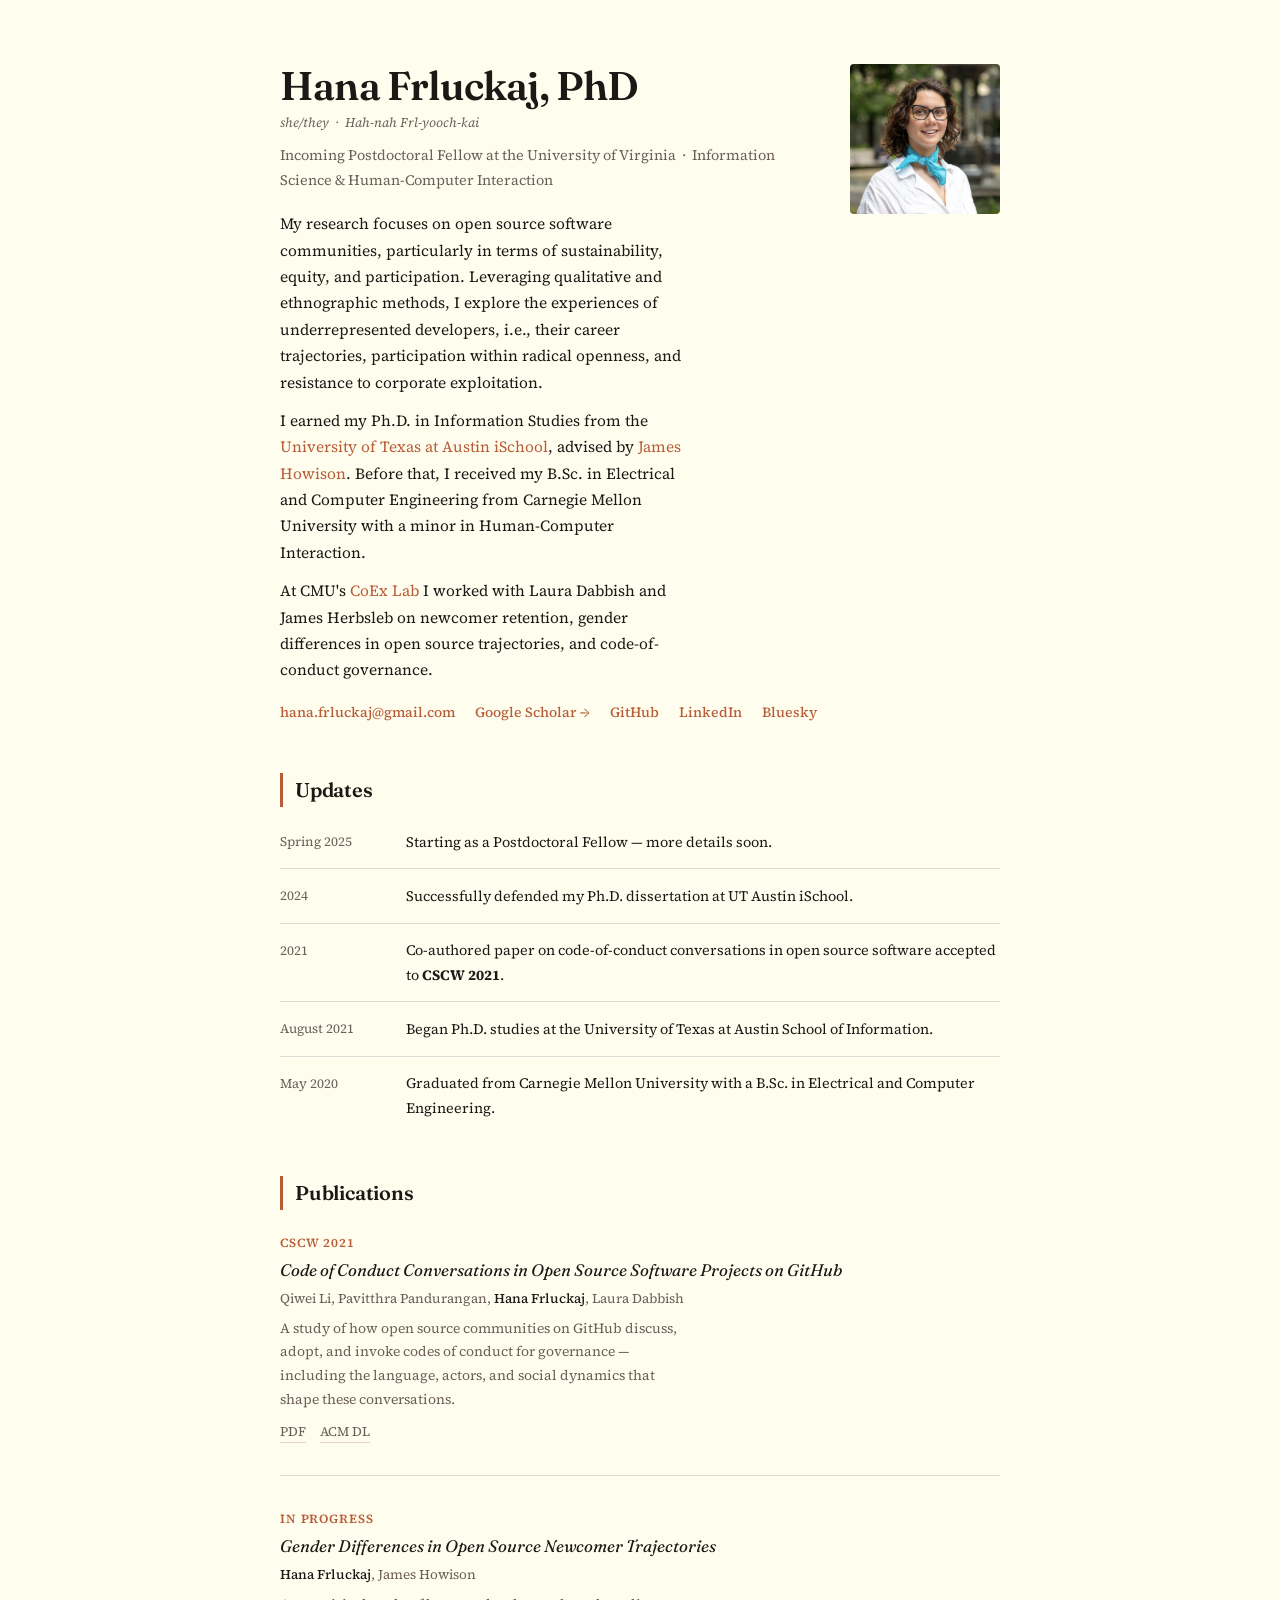
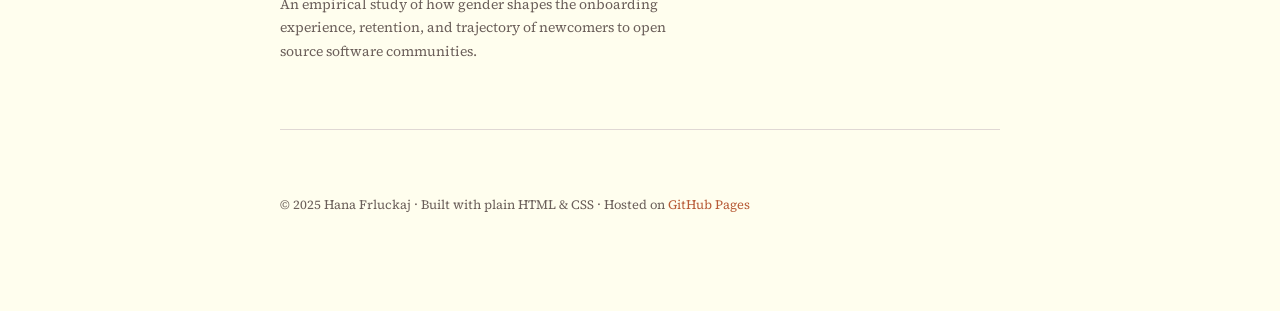
==== index.html @ 24fa115f "Update index.html" ====
<!DOCTYPE html>
<html lang="en">
<head>
  <meta charset="UTF-8" />
  <meta name="viewport" content="width=device-width, initial-scale=1.0" />
  <title>Hana Frluckaj, PhD</title>
  <link rel="preconnect" href="https://fonts.googleapis.com" />
  <link rel="preconnect" href="https://fonts.gstatic.com" crossorigin />
  <link href="https://fonts.googleapis.com/css2?family=Fraunces:ital,opsz,wght@0,9..144,400;0,9..144,600;1,9..144,400&family=Source+Serif+4:ital,wght@0,300;0,400;0,600;1,300;1,400&display=swap" rel="stylesheet" />
  <style>
    /* ── Tokens ── */
    :root {
      --bg:        #FFFEEE;
      --text:      #1C1816;
      --muted:     #6B5F5A;
      --accent:    #B85C38;
      --accent-lt: #EAD0C4;
      --border:    #E0D8D4;
      --max-w:     720px;
    }

    *, *::before, *::after { box-sizing: border-box; margin: 0; padding: 0; }

    html { font-size: 16px; scroll-behavior: smooth; }

    body {
      background: var(--bg);
      color: var(--text);
      font-family: 'Source Serif 4', Georgia, serif;
      font-weight: 400;
      line-height: 1.7;
      padding: 0 1.5rem;
    }

    a {
      color: var(--accent);
      text-decoration: none;
    }
    a:hover { text-decoration: underline; }
    a:focus-visible { outline: 2px solid var(--accent); outline-offset: 2px; }

    /* ── Layout shell ── */
    .page {
      max-width: var(--max-w);
      margin: 0 auto;
      padding: 4rem 0 6rem;
    }

    /* ── Header / Profile ── */
    .profile {
      display: grid;
      grid-template-columns: 1fr auto;
      gap: 2rem;
      align-items: start;
      margin-bottom: 3rem;
    }
    .profile-text h1 {
      font-family: 'Fraunces', serif;
      font-size: 2.5rem;
      font-weight: 600;
      line-height: 1.1;
      letter-spacing: -0.02em;
      margin-bottom: 0.2rem;
    }
    .profile-text .pronouns {
      font-size: 0.82rem;
      color: var(--muted);
      margin-bottom: 0.6rem;
      font-style: italic;
    }
    .profile-text .tagline {
      font-size: 0.9rem;
      color: var(--muted);
      margin-bottom: 1.2rem;
    }
    .profile-text .bio {
      font-size: 0.97rem;
      max-width: 52ch;
    }
    .profile-text .bio p + p { margin-top: 0.75rem; }

    .profile-photo {
      width: 150px;
      flex-shrink: 0;
    }
    .profile-photo img {
      width: 150px;
      height: 150px;
      border-radius: 4px;
      object-fit: cover;
      display: block;
      filter: grayscale(8%);
    }

    /* ── Links row ── */
    .links-row {
      display: flex;
      flex-wrap: wrap;
      gap: 0.5rem 1.25rem;
      font-size: 0.88rem;
      margin-top: 1.1rem;
      color: var(--muted);
    }
    .links-row a { color: var(--accent); font-weight: 500; }

    /* ── Section ── */
    section {
      margin-bottom: 3.5rem;
    }
    .section-label {
      font-family: 'Fraunces', serif;
      font-size: 1.25rem;
      font-weight: 600;
      letter-spacing: -0.01em;
      border-left: 3px solid var(--accent);
      padding-left: 0.75rem;
      margin-bottom: 1.4rem;
    }

    /* ── Updates ── */
    .updates-list {
      list-style: none;
      display: grid;
      gap: 0.9rem;
    }
    .update-item {
      display: grid;
      grid-template-columns: 110px 1fr;
      gap: 0.5rem 1rem;
      font-size: 0.9rem;
      border-bottom: 1px solid var(--border);
      padding-bottom: 0.9rem;
    }
    .update-item:last-child { border-bottom: none; padding-bottom: 0; }
    .update-date {
      color: var(--muted);
      font-size: 0.82rem;
      padding-top: 0.05em;
      white-space: nowrap;
    }

    /* ── Publications ── */
    .pub-list {
      display: grid;
      gap: 2rem;
    }
    .pub-item {
      border-bottom: 1px solid var(--border);
      padding-bottom: 2rem;
    }
    .pub-item:last-child { border-bottom: none; padding-bottom: 0; }
    .pub-venue {
      font-size: 0.78rem;
      font-weight: 600;
      letter-spacing: 0.07em;
      text-transform: uppercase;
      color: var(--accent);
      margin-bottom: 0.35rem;
    }
    .pub-title {
      font-family: 'Fraunces', serif;
      font-size: 1.05rem;
      font-weight: 400;
      font-style: italic;
      line-height: 1.35;
      margin-bottom: 0.35rem;
    }
    .pub-authors {
      font-size: 0.84rem;
      color: var(--muted);
      margin-bottom: 0.4rem;
    }
    .pub-authors strong { color: var(--text); font-weight: 500; }
    .pub-abstract {
      font-size: 0.87rem;
      color: var(--muted);
      margin-bottom: 0.55rem;
      max-width: 58ch;
    }
    .pub-links {
      display: flex;
      gap: 0.9rem;
      font-size: 0.82rem;
      flex-wrap: wrap;
    }
    .pub-links a {
      color: var(--muted);
      border-bottom: 1px solid var(--accent-lt);
      transition: color 0.15s, border-color 0.15s;
    }
    .pub-links a:hover { color: var(--accent); border-color: var(--accent); text-decoration: none; }

    /* ── Divider ── */
    hr {
      border: none;
      border-top: 1px solid var(--border);
      margin: 3rem 0;
    }

    /* ── Footer ── */
    footer {
      font-size: 0.8rem;
      color: var(--muted);
      margin-top: 4rem;
    }

    /* ── Responsive ── */
    @media (max-width: 540px) {
      .profile {
        grid-template-columns: 1fr;
      }
      .profile-photo {
        order: -1;
        width: 110px;
      }
      .profile-photo img { width: 110px; height: 110px; }
      .update-item { grid-template-columns: 1fr; gap: 0.15rem; }
      .update-date { order: -1; }
    }

    @media (prefers-reduced-motion: reduce) {
      html { scroll-behavior: auto; }
    }
  </style>
</head>
<body>
<div class="page">

  <!-- ── Profile ── -->
  <header class="profile">
    <div class="profile-text">
      <h1>Hana Frluckaj, PhD</h1>
      <p class="pronouns">she/they &nbsp;·&nbsp; <em>Hah-nah Frl-yooch-kai</em></p>
      <p class="tagline">
        Incoming Postdoctoral Fellow at the University of Virginia &nbsp;·&nbsp; Information Science &amp; Human-Computer Interaction
      </p>
      <div class="bio">
        <p>
          My research focuses on open source software communities, particularly in terms of sustainability, equity, and participation.
          Leveraging qualitative and ethnographic methods, I explore the experiences of underrepresented developers, i.e., their career trajectories, 
          participation within radical openness, and resistance to corporate exploitation.
        </p>
        <p>
          I earned my Ph.D. in Information Studies from the
          <a href="https://www.ischool.utexas.edu/" target="_blank">University of Texas at Austin iSchool</a>,
          advised by <a href="https://james.howison.name/" target="_blank">James Howison</a>.
          Before that, I received my B.Sc. in Electrical and Computer Engineering from Carnegie Mellon University
          with a minor in Human-Computer Interaction.
        </p>
        <p>
          At CMU's <a href="https://coex.hcii.cmu.edu/" target="_blank">CoEx Lab</a> I worked with
          Laura Dabbish and James Herbsleb on newcomer retention, gender differences in open source trajectories,
          and code-of-conduct governance.
        </p>
      </div>
      <div class="links-row">
        <a href="mailto:hana.frluckaj@gmail.com">hana.frluckaj@gmail.com</a>
        <a href="https://scholar.google.com" target="_blank">Google Scholar →</a>
        <a href="https://github.com/hfrlucka" target="_blank">GitHub</a>
        <a href="https://www.linkedin.com/in/hana-frluckaj/" target="_blank">LinkedIn</a>
        <a href="https://bsky.app/profile/hanafrl.bsky.social" target="_blank">Bluesky</a>
      </div>
    </div>
    <div class="profile-photo">
      <img src="https://hfrlucka.github.io/images/profileN.png" alt="Photo of Hana Frluckaj" />
    </div>
  </header>

  <!-- ── Updates ── -->
  <section id="updates">
    <h2 class="section-label">Updates</h2>
    <ul class="updates-list">
      <li class="update-item">
        <span class="update-date">Spring 2025</span>
        <span>Starting as a Postdoctoral Fellow — more details soon.</span>
      </li>
      <li class="update-item">
        <span class="update-date">2024</span>
        <span>Successfully defended my Ph.D. dissertation at UT Austin iSchool.</span>
      </li>
      <li class="update-item">
        <span class="update-date">2021</span>
        <span>Co-authored paper on code-of-conduct conversations in open source software accepted to <strong>CSCW 2021</strong>.</span>
      </li>
      <li class="update-item">
        <span class="update-date">August 2021</span>
        <span>Began Ph.D. studies at the University of Texas at Austin School of Information.</span>
      </li>
      <li class="update-item">
        <span class="update-date">May 2020</span>
        <span>Graduated from Carnegie Mellon University with a B.Sc. in Electrical and Computer Engineering.</span>
      </li>
    </ul>
  </section>

  <!-- ── Publications ── -->
  <section id="publications">
    <h2 class="section-label">Publications</h2>
    <div class="pub-list">

      <div class="pub-item">
        <p class="pub-venue">CSCW 2021</p>
        <p class="pub-title">Code of Conduct Conversations in Open Source Software Projects on GitHub</p>
        <p class="pub-authors">
          Qiwei Li, Pavitthra Pandurangan, <strong>Hana Frluckaj</strong>, Laura Dabbish
        </p>
        <p class="pub-abstract">
          A study of how open source communities on GitHub discuss, adopt, and invoke codes of conduct
          for governance — including the language, actors, and social dynamics that shape these conversations.
        </p>
        <div class="pub-links">
          <a href="https://par.nsf.gov/servlets/purl/10347026" target="_blank">PDF</a>
          <a href="https://dl.acm.org/doi/10.1145/3479574" target="_blank">ACM DL</a>
        </div>
      </div>

      <!-- Placeholder — add more papers here -->
      <div class="pub-item">
        <p class="pub-venue">In Progress</p>
        <p class="pub-title">Gender Differences in Open Source Newcomer Trajectories</p>
        <p class="pub-authors"><strong>Hana Frluckaj</strong>, James Howison</p>
        <p class="pub-abstract">
          An empirical study of how gender shapes the onboarding experience, retention, and trajectory
          of newcomers to open source software communities.
        </p>
      </div>

    </div>
  </section>

  <hr />

  <!-- ── Footer ── -->
  <footer>
    <p>© 2025 Hana Frluckaj · Built with plain HTML &amp; CSS · Hosted on <a href="https://pages.github.com" target="_blank">GitHub Pages</a></p>
  </footer>

</div>
</body>
</html>
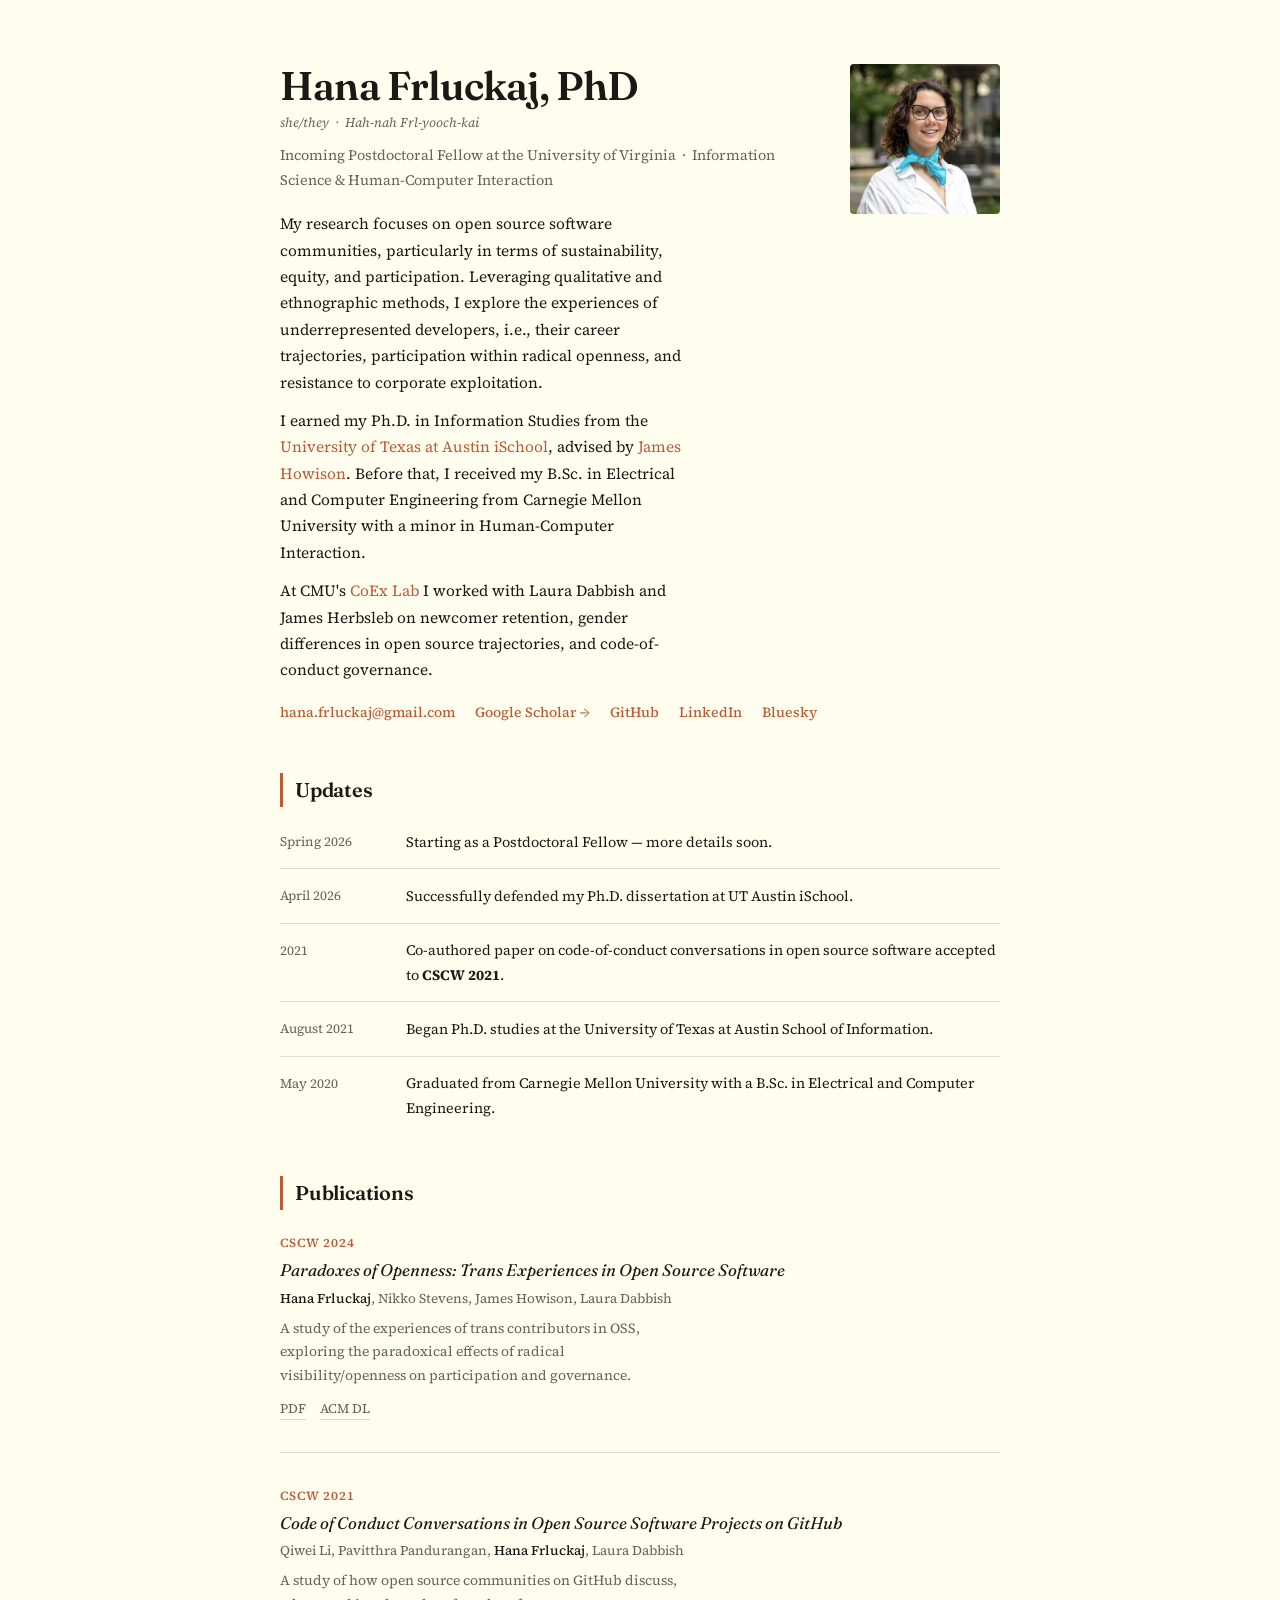
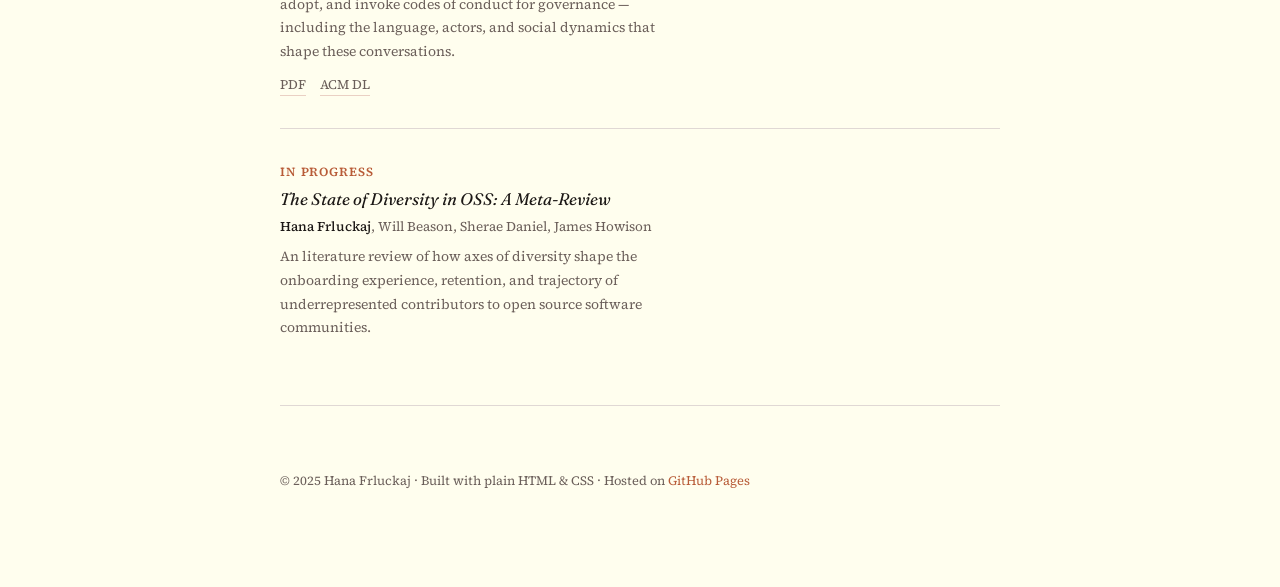
==== commit c29ea045: "Update index.html" ====
--- a/index.html
+++ b/index.html
@@ -271,11 +271,11 @@
     <h2 class="section-label">Updates</h2>
     <ul class="updates-list">
       <li class="update-item">
-        <span class="update-date">Spring 2025</span>
+        <span class="update-date">Spring 2026</span>
         <span>Starting as a Postdoctoral Fellow — more details soon.</span>
       </li>
       <li class="update-item">
-        <span class="update-date">2024</span>
+        <span class="update-date">April 2026</span>
         <span>Successfully defended my Ph.D. dissertation at UT Austin iSchool.</span>
       </li>
       <li class="update-item">
@@ -297,6 +297,23 @@
   <section id="publications">
     <h2 class="section-label">Publications</h2>
     <div class="pub-list">
+
+
+      <div class="pub-item">
+        <p class="pub-venue">CSCW 2024</p>
+        <p class="pub-title">Paradoxes of Openness: Trans Experiences in Open Source Software</p>
+        <p class="pub-authors">
+          <strong>Hana Frluckaj</strong>, Nikko Stevens, James Howison, Laura Dabbish 
+        </p>
+        <p class="pub-abstract">
+          A study of the experiences of trans contributors in OSS, exploring the paradoxical effects of 
+          radical visibility/openness on participation and governance.
+        </p>
+        <div class="pub-links">
+          <a href="https://dl.acm.org/doi/pdf/10.1145/3687047" target="_blank">PDF</a>
+          <a href="https://dl.acm.org/doi/abs/10.1145/3687047" target="_blank">ACM DL</a>
+        </div>
+      </div>
 
       <div class="pub-item">
         <p class="pub-venue">CSCW 2021</p>
@@ -314,14 +331,16 @@
         </div>
       </div>
 
+      
+
       <!-- Placeholder — add more papers here -->
       <div class="pub-item">
         <p class="pub-venue">In Progress</p>
-        <p class="pub-title">Gender Differences in Open Source Newcomer Trajectories</p>
-        <p class="pub-authors"><strong>Hana Frluckaj</strong>, James Howison</p>
+        <p class="pub-title">The State of Diversity in OSS: A Meta-Review</p>
+        <p class="pub-authors"><strong>Hana Frluckaj</strong>, Will Beason, Sherae Daniel, James Howison</p>
         <p class="pub-abstract">
-          An empirical study of how gender shapes the onboarding experience, retention, and trajectory
-          of newcomers to open source software communities.
+          An literature review of how axes of diversity shape the onboarding experience, retention, and trajectory
+          of underrepresented contributors to open source software communities.
         </p>
       </div>
 
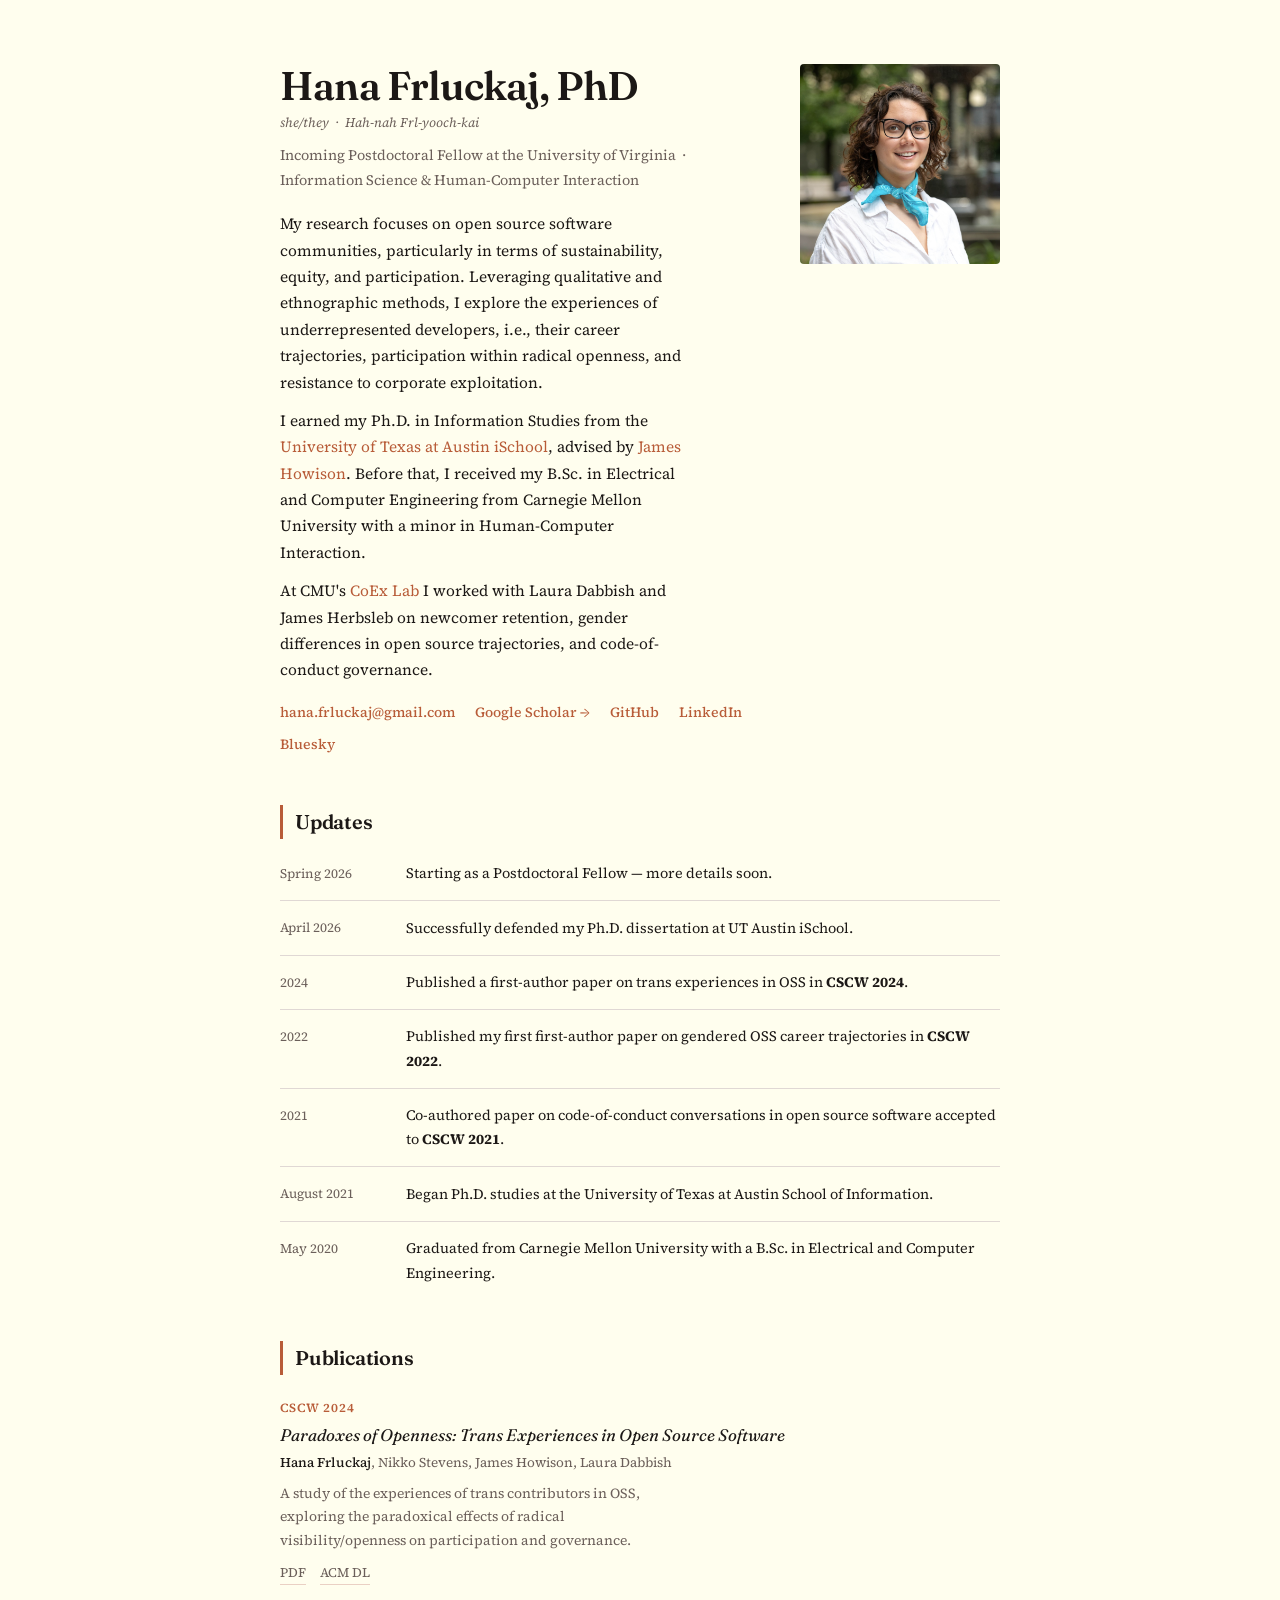
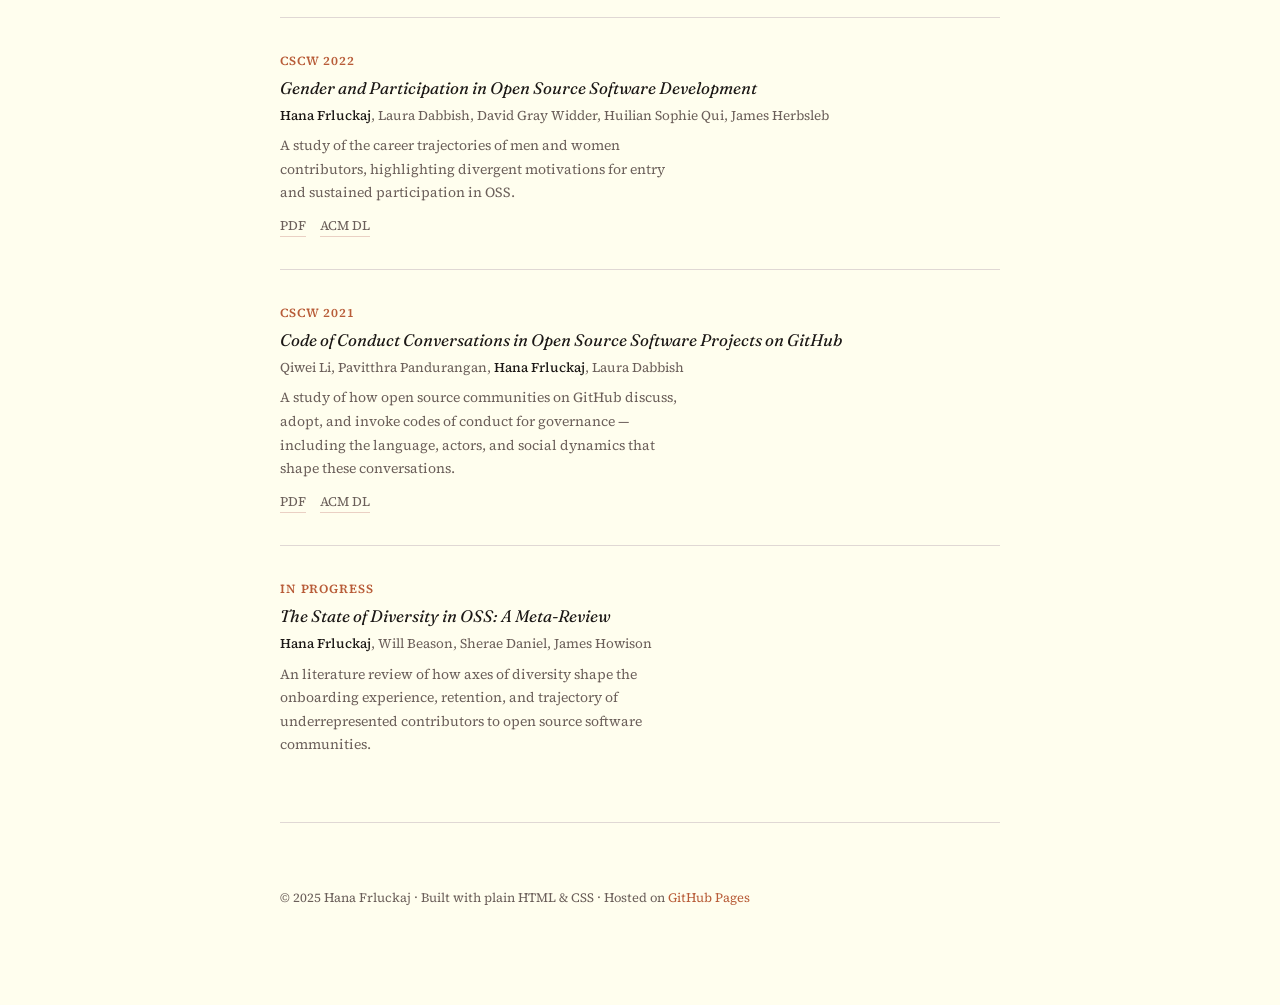
==== commit 16300197: "adding cscw papers" ====
--- a/index.html
+++ b/index.html
@@ -80,16 +80,16 @@
     .profile-text .bio p + p { margin-top: 0.75rem; }
 
     .profile-photo {
-      width: 150px;
+      width: 200px;
       flex-shrink: 0;
     }
     .profile-photo img {
-      width: 150px;
-      height: 150px;
+      width: 200px;
+      height: 200px;
       border-radius: 4px;
       object-fit: cover;
       display: block;
-      filter: grayscale(8%);
+      filter: grayscale(6%);
     }
 
     /* ── Links row ── */
@@ -279,6 +279,14 @@
         <span>Successfully defended my Ph.D. dissertation at UT Austin iSchool.</span>
       </li>
       <li class="update-item">
+        <span class="update-date">2024</span>
+        <span>Published a first-author paper on trans experiences in OSS in <strong>CSCW 2024</strong>.</span>
+      </li>
+      <li class="update-item">
+        <span class="update-date">2022</span>
+        <span>Published my first first-author paper on gendered OSS career trajectories in <strong>CSCW 2022</strong>.</span>
+      </li>
+      <li class="update-item">
         <span class="update-date">2021</span>
         <span>Co-authored paper on code-of-conduct conversations in open source software accepted to <strong>CSCW 2021</strong>.</span>
       </li>
@@ -312,6 +320,22 @@
         <div class="pub-links">
           <a href="https://dl.acm.org/doi/pdf/10.1145/3687047" target="_blank">PDF</a>
           <a href="https://dl.acm.org/doi/abs/10.1145/3687047" target="_blank">ACM DL</a>
+        </div>
+      </div>
+
+      <div class="pub-item">
+        <p class="pub-venue">CSCW 2022</p>
+        <p class="pub-title">Gender and Participation in Open Source Software Development</p>
+        <p class="pub-authors">
+          <strong>Hana Frluckaj</strong>, Laura Dabbish, David Gray Widder, Huilian Sophie Qui, James Herbsleb 
+        </p>
+        <p class="pub-abstract">
+          A study of the career trajectories of men and women contributors, highlighting divergent motivations
+          for entry and sustained participation in OSS.
+        </p>
+        <div class="pub-links">
+          <a href="https://dl.acm.org/doi/abs/10.1145/3555190" target="_blank">PDF</a>
+          <a href="https://dl.acm.org/doi/abs/10.1145/3555190" target="_blank">ACM DL</a>
         </div>
       </div>
 
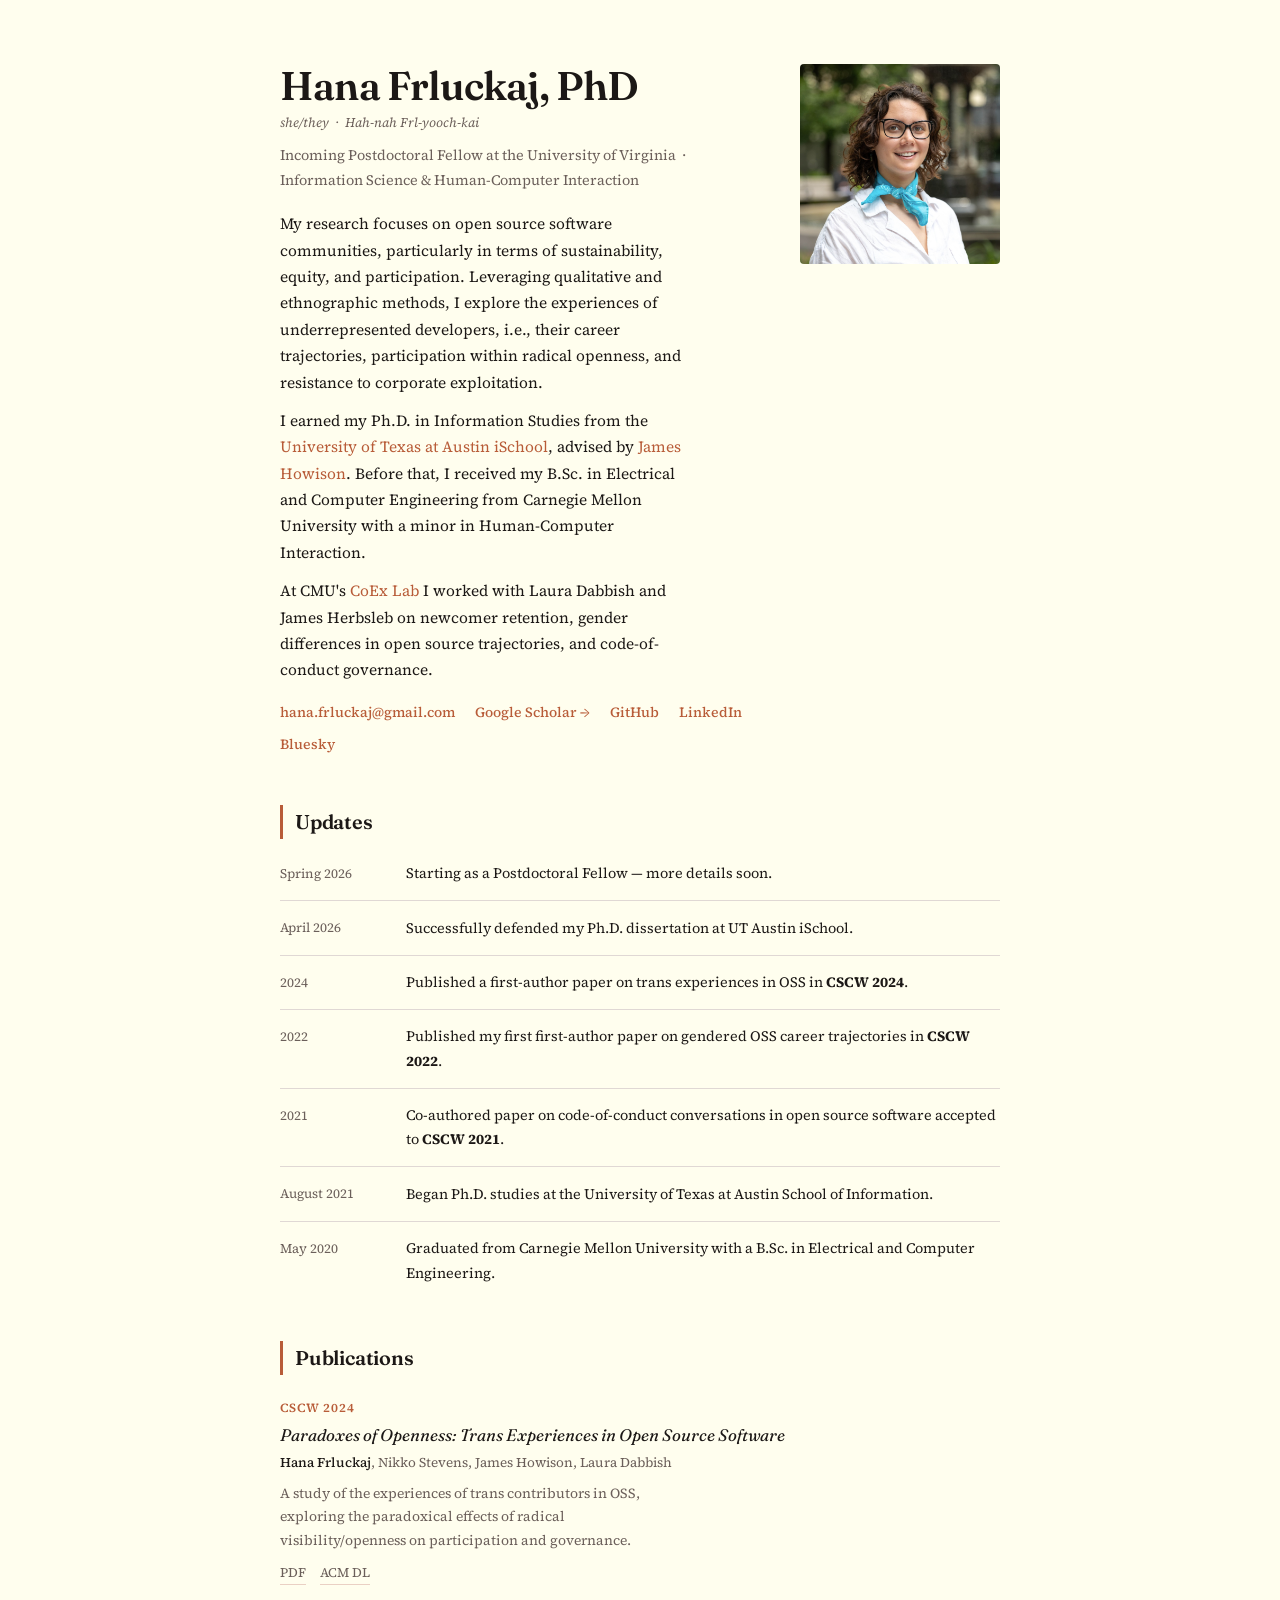
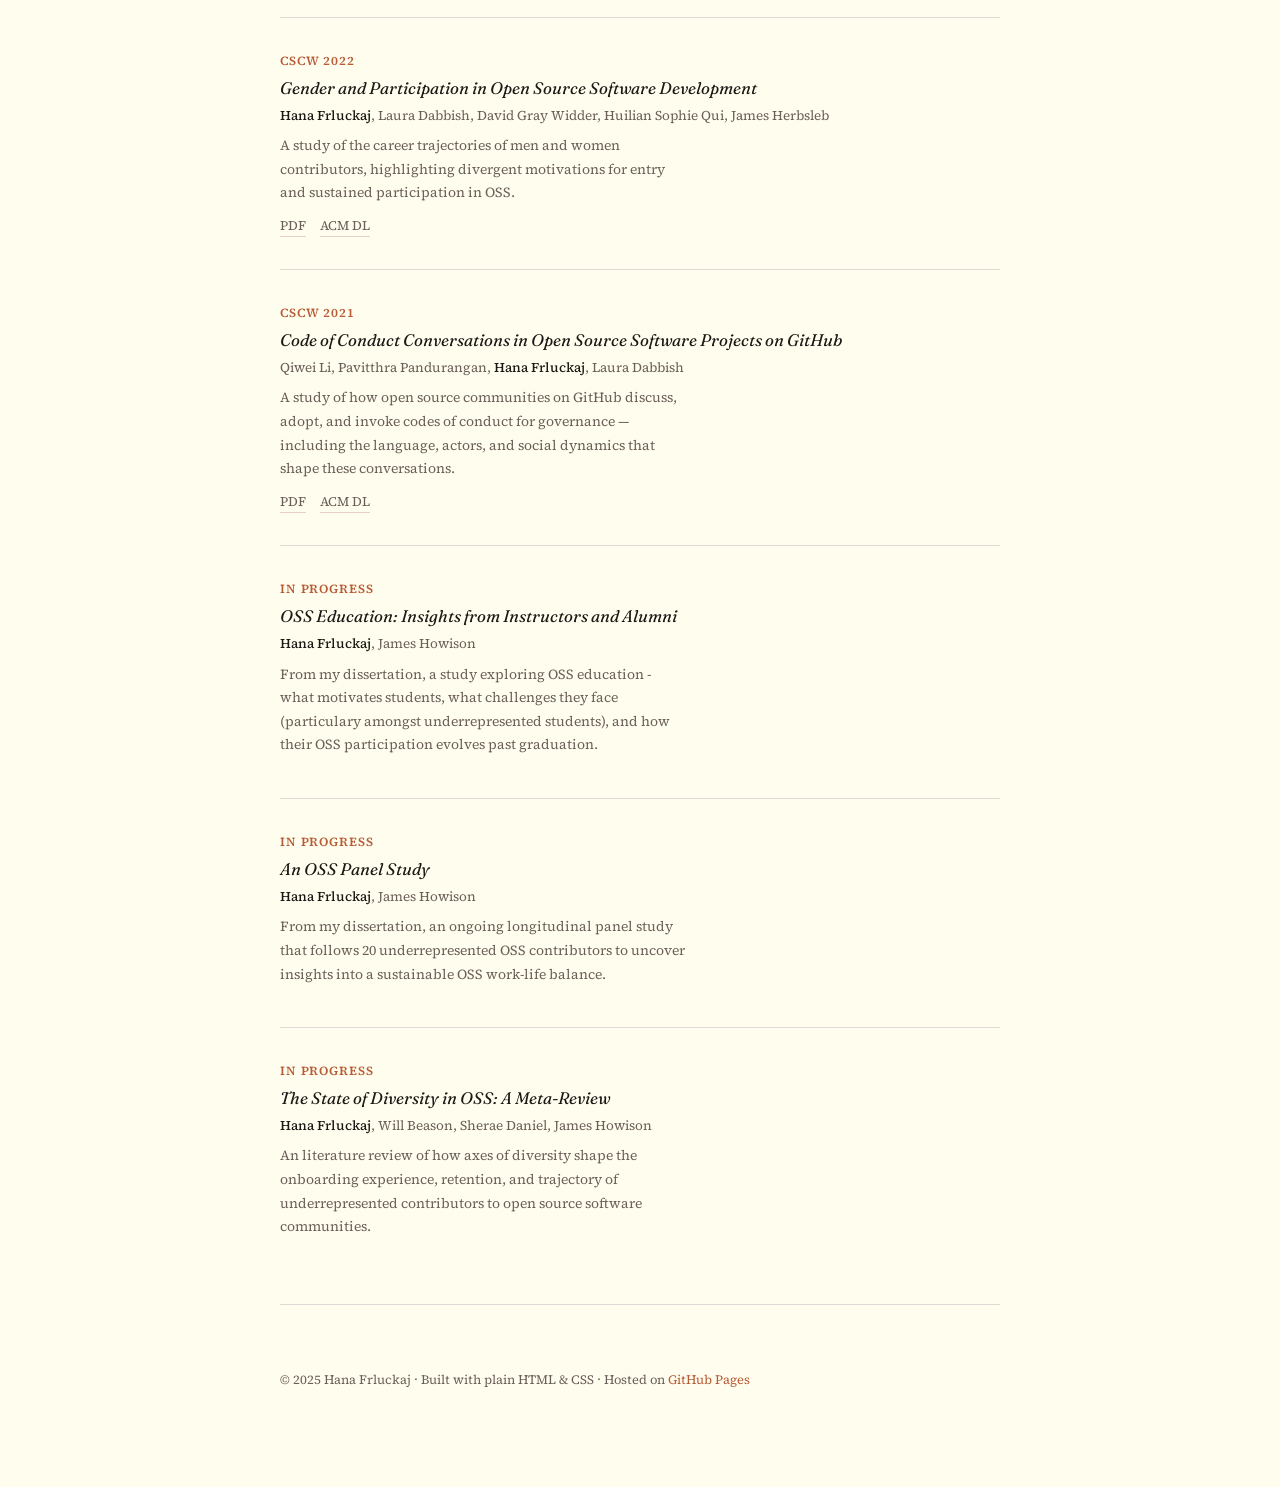
==== commit 8398a16b: "updating GSc" ====
--- a/index.html
+++ b/index.html
@@ -255,7 +255,7 @@
       </div>
       <div class="links-row">
         <a href="mailto:hana.frluckaj@gmail.com">hana.frluckaj@gmail.com</a>
-        <a href="https://scholar.google.com" target="_blank">Google Scholar →</a>
+        <a href="https://scholar.google.com/citations?user=B2JFfToAAAAJ&hl=en" target="_blank">Google Scholar →</a>
         <a href="https://github.com/hfrlucka" target="_blank">GitHub</a>
         <a href="https://www.linkedin.com/in/hana-frluckaj/" target="_blank">LinkedIn</a>
         <a href="https://bsky.app/profile/hanafrl.bsky.social" target="_blank">Bluesky</a>
@@ -360,6 +360,26 @@
       <!-- Placeholder — add more papers here -->
       <div class="pub-item">
         <p class="pub-venue">In Progress</p>
+        <p class="pub-title">OSS Education: Insights from Instructors and Alumni</p>
+        <p class="pub-authors"><strong>Hana Frluckaj</strong>, James Howison</p>
+        <p class="pub-abstract">
+          From my dissertation, a study exploring OSS education - what motivates students, what challenges they face
+          (particulary amongst underrepresented students), and how their OSS participation evolves past graduation.
+        </p>
+      </div>
+
+       <div class="pub-item">
+        <p class="pub-venue">In Progress</p>
+        <p class="pub-title">An OSS Panel Study</p>
+        <p class="pub-authors"><strong>Hana Frluckaj</strong>, James Howison</p>
+        <p class="pub-abstract">
+          From my dissertation, an ongoing longitudinal panel study that follows 20 underrepresented OSS contributors
+          to uncover insights into a sustainable OSS work-life balance.
+        </p>
+      </div>
+      
+      <div class="pub-item">
+        <p class="pub-venue">In Progress</p>
         <p class="pub-title">The State of Diversity in OSS: A Meta-Review</p>
         <p class="pub-authors"><strong>Hana Frluckaj</strong>, Will Beason, Sherae Daniel, James Howison</p>
         <p class="pub-abstract">
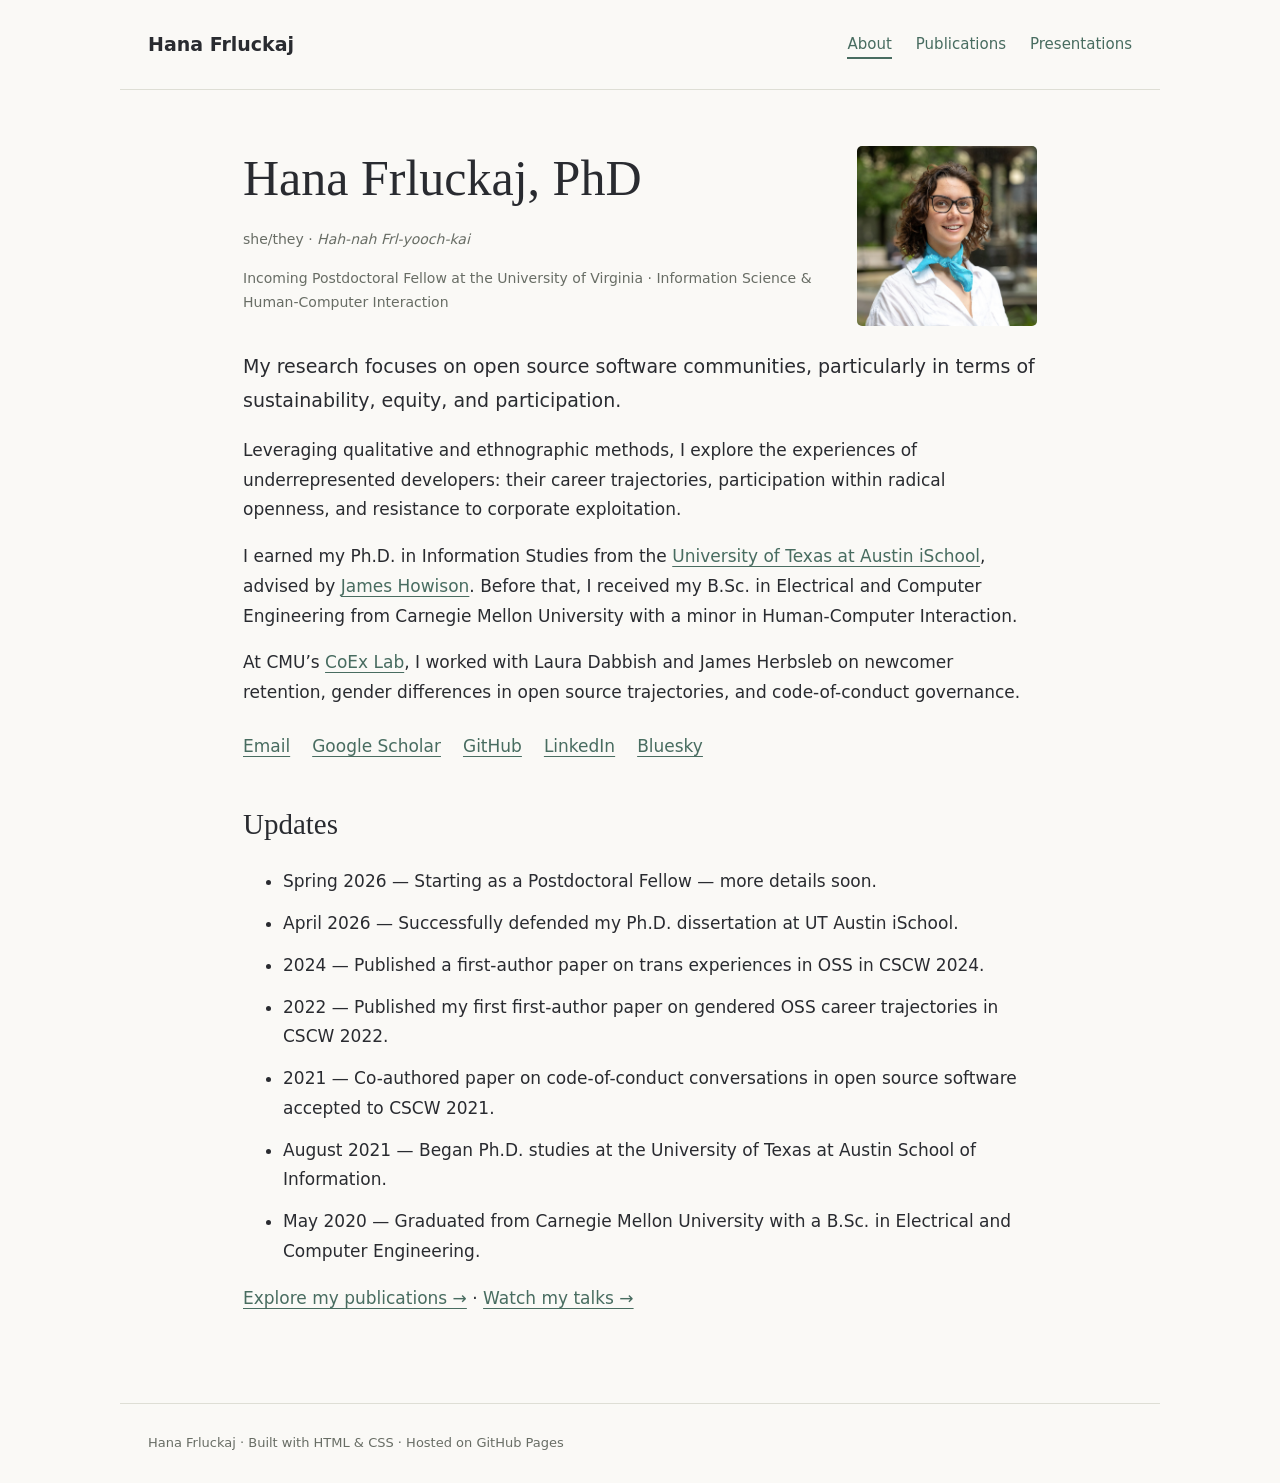
==== commit 8d59e778: "Add dedicated publications and presentations pages with shared academic layout" ====
--- a/index.html
+++ b/index.html
@@ -1,403 +1 @@
-<!DOCTYPE html>
-<html lang="en">
-<head>
-  <meta charset="UTF-8" />
-  <meta name="viewport" content="width=device-width, initial-scale=1.0" />
-  <title>Hana Frluckaj, PhD</title>
-  <link rel="preconnect" href="https://fonts.googleapis.com" />
-  <link rel="preconnect" href="https://fonts.gstatic.com" crossorigin />
-  <link href="https://fonts.googleapis.com/css2?family=Fraunces:ital,opsz,wght@0,9..144,400;0,9..144,600;1,9..144,400&family=Source+Serif+4:ital,wght@0,300;0,400;0,600;1,300;1,400&display=swap" rel="stylesheet" />
-  <style>
-    /* ── Tokens ── */
-    :root {
-      --bg:        #FFFEEE;
-      --text:      #1C1816;
-      --muted:     #6B5F5A;
-      --accent:    #B85C38;
-      --accent-lt: #EAD0C4;
-      --border:    #E0D8D4;
-      --max-w:     720px;
-    }
-
-    *, *::before, *::after { box-sizing: border-box; margin: 0; padding: 0; }
-
-    html { font-size: 16px; scroll-behavior: smooth; }
-
-    body {
-      background: var(--bg);
-      color: var(--text);
-      font-family: 'Source Serif 4', Georgia, serif;
-      font-weight: 400;
-      line-height: 1.7;
-      padding: 0 1.5rem;
-    }
-
-    a {
-      color: var(--accent);
-      text-decoration: none;
-    }
-    a:hover { text-decoration: underline; }
-    a:focus-visible { outline: 2px solid var(--accent); outline-offset: 2px; }
-
-    /* ── Layout shell ── */
-    .page {
-      max-width: var(--max-w);
-      margin: 0 auto;
-      padding: 4rem 0 6rem;
-    }
-
-    /* ── Header / Profile ── */
-    .profile {
-      display: grid;
-      grid-template-columns: 1fr auto;
-      gap: 2rem;
-      align-items: start;
-      margin-bottom: 3rem;
-    }
-    .profile-text h1 {
-      font-family: 'Fraunces', serif;
-      font-size: 2.5rem;
-      font-weight: 600;
-      line-height: 1.1;
-      letter-spacing: -0.02em;
-      margin-bottom: 0.2rem;
-    }
-    .profile-text .pronouns {
-      font-size: 0.82rem;
-      color: var(--muted);
-      margin-bottom: 0.6rem;
-      font-style: italic;
-    }
-    .profile-text .tagline {
-      font-size: 0.9rem;
-      color: var(--muted);
-      margin-bottom: 1.2rem;
-    }
-    .profile-text .bio {
-      font-size: 0.97rem;
-      max-width: 52ch;
-    }
-    .profile-text .bio p + p { margin-top: 0.75rem; }
-
-    .profile-photo {
-      width: 200px;
-      flex-shrink: 0;
-    }
-    .profile-photo img {
-      width: 200px;
-      height: 200px;
-      border-radius: 4px;
-      object-fit: cover;
-      display: block;
-      filter: grayscale(6%);
-    }
-
-    /* ── Links row ── */
-    .links-row {
-      display: flex;
-      flex-wrap: wrap;
-      gap: 0.5rem 1.25rem;
-      font-size: 0.88rem;
-      margin-top: 1.1rem;
-      color: var(--muted);
-    }
-    .links-row a { color: var(--accent); font-weight: 500; }
-
-    /* ── Section ── */
-    section {
-      margin-bottom: 3.5rem;
-    }
-    .section-label {
-      font-family: 'Fraunces', serif;
-      font-size: 1.25rem;
-      font-weight: 600;
-      letter-spacing: -0.01em;
-      border-left: 3px solid var(--accent);
-      padding-left: 0.75rem;
-      margin-bottom: 1.4rem;
-    }
-
-    /* ── Updates ── */
-    .updates-list {
-      list-style: none;
-      display: grid;
-      gap: 0.9rem;
-    }
-    .update-item {
-      display: grid;
-      grid-template-columns: 110px 1fr;
-      gap: 0.5rem 1rem;
-      font-size: 0.9rem;
-      border-bottom: 1px solid var(--border);
-      padding-bottom: 0.9rem;
-    }
-    .update-item:last-child { border-bottom: none; padding-bottom: 0; }
-    .update-date {
-      color: var(--muted);
-      font-size: 0.82rem;
-      padding-top: 0.05em;
-      white-space: nowrap;
-    }
-
-    /* ── Publications ── */
-    .pub-list {
-      display: grid;
-      gap: 2rem;
-    }
-    .pub-item {
-      border-bottom: 1px solid var(--border);
-      padding-bottom: 2rem;
-    }
-    .pub-item:last-child { border-bottom: none; padding-bottom: 0; }
-    .pub-venue {
-      font-size: 0.78rem;
-      font-weight: 600;
-      letter-spacing: 0.07em;
-      text-transform: uppercase;
-      color: var(--accent);
-      margin-bottom: 0.35rem;
-    }
-    .pub-title {
-      font-family: 'Fraunces', serif;
-      font-size: 1.05rem;
-      font-weight: 400;
-      font-style: italic;
-      line-height: 1.35;
-      margin-bottom: 0.35rem;
-    }
-    .pub-authors {
-      font-size: 0.84rem;
-      color: var(--muted);
-      margin-bottom: 0.4rem;
-    }
-    .pub-authors strong { color: var(--text); font-weight: 500; }
-    .pub-abstract {
-      font-size: 0.87rem;
-      color: var(--muted);
-      margin-bottom: 0.55rem;
-      max-width: 58ch;
-    }
-    .pub-links {
-      display: flex;
-      gap: 0.9rem;
-      font-size: 0.82rem;
-      flex-wrap: wrap;
-    }
-    .pub-links a {
-      color: var(--muted);
-      border-bottom: 1px solid var(--accent-lt);
-      transition: color 0.15s, border-color 0.15s;
-    }
-    .pub-links a:hover { color: var(--accent); border-color: var(--accent); text-decoration: none; }
-
-    /* ── Divider ── */
-    hr {
-      border: none;
-      border-top: 1px solid var(--border);
-      margin: 3rem 0;
-    }
-
-    /* ── Footer ── */
-    footer {
-      font-size: 0.8rem;
-      color: var(--muted);
-      margin-top: 4rem;
-    }
-
-    /* ── Responsive ── */
-    @media (max-width: 540px) {
-      .profile {
-        grid-template-columns: 1fr;
-      }
-      .profile-photo {
-        order: -1;
-        width: 110px;
-      }
-      .profile-photo img { width: 110px; height: 110px; }
-      .update-item { grid-template-columns: 1fr; gap: 0.15rem; }
-      .update-date { order: -1; }
-    }
-
-    @media (prefers-reduced-motion: reduce) {
-      html { scroll-behavior: auto; }
-    }
-  </style>
-</head>
-<body>
-<div class="page">
-
-  <!-- ── Profile ── -->
-  <header class="profile">
-    <div class="profile-text">
-      <h1>Hana Frluckaj, PhD</h1>
-      <p class="pronouns">she/they &nbsp;·&nbsp; <em>Hah-nah Frl-yooch-kai</em></p>
-      <p class="tagline">
-        Incoming Postdoctoral Fellow at the University of Virginia &nbsp;·&nbsp; Information Science &amp; Human-Computer Interaction
-      </p>
-      <div class="bio">
-        <p>
-          My research focuses on open source software communities, particularly in terms of sustainability, equity, and participation.
-          Leveraging qualitative and ethnographic methods, I explore the experiences of underrepresented developers, i.e., their career trajectories, 
-          participation within radical openness, and resistance to corporate exploitation.
-        </p>
-        <p>
-          I earned my Ph.D. in Information Studies from the
-          <a href="https://www.ischool.utexas.edu/" target="_blank">University of Texas at Austin iSchool</a>,
-          advised by <a href="https://james.howison.name/" target="_blank">James Howison</a>.
-          Before that, I received my B.Sc. in Electrical and Computer Engineering from Carnegie Mellon University
-          with a minor in Human-Computer Interaction.
-        </p>
-        <p>
-          At CMU's <a href="https://coex.hcii.cmu.edu/" target="_blank">CoEx Lab</a> I worked with
-          Laura Dabbish and James Herbsleb on newcomer retention, gender differences in open source trajectories,
-          and code-of-conduct governance.
-        </p>
-      </div>
-      <div class="links-row">
-        <a href="mailto:hana.frluckaj@gmail.com">hana.frluckaj@gmail.com</a>
-        <a href="https://scholar.google.com/citations?user=B2JFfToAAAAJ&hl=en" target="_blank">Google Scholar →</a>
-        <a href="https://github.com/hfrlucka" target="_blank">GitHub</a>
-        <a href="https://www.linkedin.com/in/hana-frluckaj/" target="_blank">LinkedIn</a>
-        <a href="https://bsky.app/profile/hanafrl.bsky.social" target="_blank">Bluesky</a>
-      </div>
-    </div>
-    <div class="profile-photo">
-      <img src="https://hfrlucka.github.io/images/profileN.png" alt="Photo of Hana Frluckaj" />
-    </div>
-  </header>
-
-  <!-- ── Updates ── -->
-  <section id="updates">
-    <h2 class="section-label">Updates</h2>
-    <ul class="updates-list">
-      <li class="update-item">
-        <span class="update-date">Spring 2026</span>
-        <span>Starting as a Postdoctoral Fellow — more details soon.</span>
-      </li>
-      <li class="update-item">
-        <span class="update-date">April 2026</span>
-        <span>Successfully defended my Ph.D. dissertation at UT Austin iSchool.</span>
-      </li>
-      <li class="update-item">
-        <span class="update-date">2024</span>
-        <span>Published a first-author paper on trans experiences in OSS in <strong>CSCW 2024</strong>.</span>
-      </li>
-      <li class="update-item">
-        <span class="update-date">2022</span>
-        <span>Published my first first-author paper on gendered OSS career trajectories in <strong>CSCW 2022</strong>.</span>
-      </li>
-      <li class="update-item">
-        <span class="update-date">2021</span>
-        <span>Co-authored paper on code-of-conduct conversations in open source software accepted to <strong>CSCW 2021</strong>.</span>
-      </li>
-      <li class="update-item">
-        <span class="update-date">August 2021</span>
-        <span>Began Ph.D. studies at the University of Texas at Austin School of Information.</span>
-      </li>
-      <li class="update-item">
-        <span class="update-date">May 2020</span>
-        <span>Graduated from Carnegie Mellon University with a B.Sc. in Electrical and Computer Engineering.</span>
-      </li>
-    </ul>
-  </section>
-
-  <!-- ── Publications ── -->
-  <section id="publications">
-    <h2 class="section-label">Publications</h2>
-    <div class="pub-list">
-
-
-      <div class="pub-item">
-        <p class="pub-venue">CSCW 2024</p>
-        <p class="pub-title">Paradoxes of Openness: Trans Experiences in Open Source Software</p>
-        <p class="pub-authors">
-          <strong>Hana Frluckaj</strong>, Nikko Stevens, James Howison, Laura Dabbish 
-        </p>
-        <p class="pub-abstract">
-          A study of the experiences of trans contributors in OSS, exploring the paradoxical effects of 
-          radical visibility/openness on participation and governance.
-        </p>
-        <div class="pub-links">
-          <a href="https://dl.acm.org/doi/pdf/10.1145/3687047" target="_blank">PDF</a>
-          <a href="https://dl.acm.org/doi/abs/10.1145/3687047" target="_blank">ACM DL</a>
-        </div>
-      </div>
-
-      <div class="pub-item">
-        <p class="pub-venue">CSCW 2022</p>
-        <p class="pub-title">Gender and Participation in Open Source Software Development</p>
-        <p class="pub-authors">
-          <strong>Hana Frluckaj</strong>, Laura Dabbish, David Gray Widder, Huilian Sophie Qui, James Herbsleb 
-        </p>
-        <p class="pub-abstract">
-          A study of the career trajectories of men and women contributors, highlighting divergent motivations
-          for entry and sustained participation in OSS.
-        </p>
-        <div class="pub-links">
-          <a href="https://dl.acm.org/doi/abs/10.1145/3555190" target="_blank">PDF</a>
-          <a href="https://dl.acm.org/doi/abs/10.1145/3555190" target="_blank">ACM DL</a>
-        </div>
-      </div>
-
-      <div class="pub-item">
-        <p class="pub-venue">CSCW 2021</p>
-        <p class="pub-title">Code of Conduct Conversations in Open Source Software Projects on GitHub</p>
-        <p class="pub-authors">
-          Qiwei Li, Pavitthra Pandurangan, <strong>Hana Frluckaj</strong>, Laura Dabbish
-        </p>
-        <p class="pub-abstract">
-          A study of how open source communities on GitHub discuss, adopt, and invoke codes of conduct
-          for governance — including the language, actors, and social dynamics that shape these conversations.
-        </p>
-        <div class="pub-links">
-          <a href="https://par.nsf.gov/servlets/purl/10347026" target="_blank">PDF</a>
-          <a href="https://dl.acm.org/doi/10.1145/3479574" target="_blank">ACM DL</a>
-        </div>
-      </div>
-
-      
-
-      <!-- Placeholder — add more papers here -->
-      <div class="pub-item">
-        <p class="pub-venue">In Progress</p>
-        <p class="pub-title">OSS Education: Insights from Instructors and Alumni</p>
-        <p class="pub-authors"><strong>Hana Frluckaj</strong>, James Howison</p>
-        <p class="pub-abstract">
-          From my dissertation, a study exploring OSS education - what motivates students, what challenges they face
-          (particulary amongst underrepresented students), and how their OSS participation evolves past graduation.
-        </p>
-      </div>
-
-       <div class="pub-item">
-        <p class="pub-venue">In Progress</p>
-        <p class="pub-title">An OSS Panel Study</p>
-        <p class="pub-authors"><strong>Hana Frluckaj</strong>, James Howison</p>
-        <p class="pub-abstract">
-          From my dissertation, an ongoing longitudinal panel study that follows 20 underrepresented OSS contributors
-          to uncover insights into a sustainable OSS work-life balance.
-        </p>
-      </div>
-      
-      <div class="pub-item">
-        <p class="pub-venue">In Progress</p>
-        <p class="pub-title">The State of Diversity in OSS: A Meta-Review</p>
-        <p class="pub-authors"><strong>Hana Frluckaj</strong>, Will Beason, Sherae Daniel, James Howison</p>
-        <p class="pub-abstract">
-          An literature review of how axes of diversity shape the onboarding experience, retention, and trajectory
-          of underrepresented contributors to open source software communities.
-        </p>
-      </div>
-
-    </div>
-  </section>
-
-  <hr />
-
-  <!-- ── Footer ── -->
-  <footer>
-    <p>© 2025 Hana Frluckaj · Built with plain HTML &amp; CSS · Hosted on <a href="https://pages.github.com" target="_blank">GitHub Pages</a></p>
-  </footer>
-
-</div>
-</body>
-</html>
+<!doctype html><html lang="en"><head><meta charset="utf-8"><meta name="viewport" content="width=device-width,initial-scale=1"><title>Hana Frluckaj, PhD</title><meta name="description" content="Hana Frluckaj researches open source software communities, sustainability, equity, and participation."><link rel="stylesheet" href="css/academic.css"></head><body><a class="skip" href="#main">Skip to content</a><header><a class="brand" href="index.html">Hana Frluckaj</a><nav aria-label="Main navigation"><a href="index.html" aria-current="page">About</a><a href="publications.html">Publications</a><a href="presentations.html">Presentations</a></nav></header><main id="main"><img class="profile" src="images/profileN.png" alt="Hana Frluckaj" width="180" height="180"><h1>Hana Frluckaj, PhD</h1><p class="meta">she/they · <em>Hah-nah Frl-yooch-kai</em></p><p class="meta">Incoming Postdoctoral Fellow at the University of Virginia · Information Science &amp; Human-Computer Interaction</p><p class="intro clear">My research focuses on open source software communities, particularly in terms of sustainability, equity, and participation.</p><p>Leveraging qualitative and ethnographic methods, I explore the experiences of underrepresented developers: their career trajectories, participation within radical openness, and resistance to corporate exploitation.</p><p>I earned my Ph.D. in Information Studies from the <a href="https://www.ischool.utexas.edu/">University of Texas at Austin iSchool</a>, advised by <a href="https://james.howison.name/">James Howison</a>. Before that, I received my B.Sc. in Electrical and Computer Engineering from Carnegie Mellon University with a minor in Human-Computer Interaction.</p><p>At CMU’s <a href="https://coex.hcii.cmu.edu/">CoEx Lab</a>, I worked with Laura Dabbish and James Herbsleb on newcomer retention, gender differences in open source trajectories, and code-of-conduct governance.</p><div class="links"><a href="mailto:hana.frluckaj@gmail.com">Email</a><a href="https://scholar.google.com/citations?user=B2JFfToAAAAJ&amp;hl=en">Google Scholar</a><a href="https://github.com/hfrlucka">GitHub</a><a href="https://www.linkedin.com/in/hana-frluckaj/">LinkedIn</a><a href="https://bsky.app/profile/hanafrl.bsky.social">Bluesky</a></div><section id="updates"><h2>Updates</h2><ul><li>Spring 2026 — Starting as a Postdoctoral Fellow — more details soon.</li><li>April 2026 — Successfully defended my Ph.D. dissertation at UT Austin iSchool.</li><li>2024 — Published a first-author paper on trans experiences in OSS in CSCW 2024.</li><li>2022 — Published my first first-author paper on gendered OSS career trajectories in CSCW 2022.</li><li>2021 — Co-authored paper on code-of-conduct conversations in open source software accepted to CSCW 2021.</li><li>August 2021 — Began Ph.D. studies at the University of Texas at Austin School of Information.</li><li>May 2020 — Graduated from Carnegie Mellon University with a B.Sc. in Electrical and Computer Engineering.</li></ul></section><p><a href="publications.html">Explore my publications →</a> · <a href="presentations.html">Watch my talks →</a></p></main><footer>Hana Frluckaj · Built with HTML &amp; CSS · Hosted on GitHub Pages</footer></body></html>
--- a/css/academic.css
+++ b/css/academic.css
@@ -0,0 +1 @@
+*{box-sizing:border-box}body{margin:0;background:#faf9f6;color:#292b30;font:17px/1.75 system-ui,sans-serif}a{color:#486c60;text-underline-offset:4px}a:hover{color:#243f35}a:focus-visible{outline:2px solid #486c60;outline-offset:4px}header,footer{max-width:1040px;margin:auto;padding:28px;border-bottom:1px solid #deded5}header{display:flex;justify-content:space-between;align-items:center;gap:24px}.brand{color:inherit;text-decoration:none;font-weight:650;font-size:19px}nav{display:flex;flex-wrap:wrap;gap:24px}nav a{text-decoration:none;font-size:15px}nav a[aria-current=page]{border-bottom:2px solid #486c60}main{max-width:850px;margin:56px auto 90px;padding:0 28px}h1,h2,h3{font-family:Georgia,serif;font-weight:400;line-height:1.3}h1{font-size:clamp(36px,6vw,50px);margin:0 0 16px}h2{font-size:29px;margin-top:44px}h3{font-size:24px;margin:8px 0 14px}.meta{font-size:14px;color:#686d65}.intro{font-size:19px}.profile{float:right;width:180px;height:180px;object-fit:cover;border-radius:5px;margin:0 0 24px 28px}.links{display:flex;flex-wrap:wrap;gap:10px 22px;margin:24px 0}.entry{padding:26px 0;border-top:1px solid #deded5}.entry p{margin:10px 0}.actions{display:flex;flex-wrap:wrap;gap:20px;font-size:15px}.video{width:100%;aspect-ratio:16/9;border:0;border-radius:6px;margin-top:20px}footer{border-top:1px solid #deded5;border-bottom:0;font-size:13px;color:#686d65}.skip{position:absolute;top:-80px}.skip:focus{top:10px;background:white;padding:10px}li{margin-bottom:12px}.clear{clear:both}@media(max-width:600px){header{align-items:flex-start;flex-direction:column}.profile{float:none;width:130px;height:130px;margin:0 0 24px}main{margin-top:36px}}
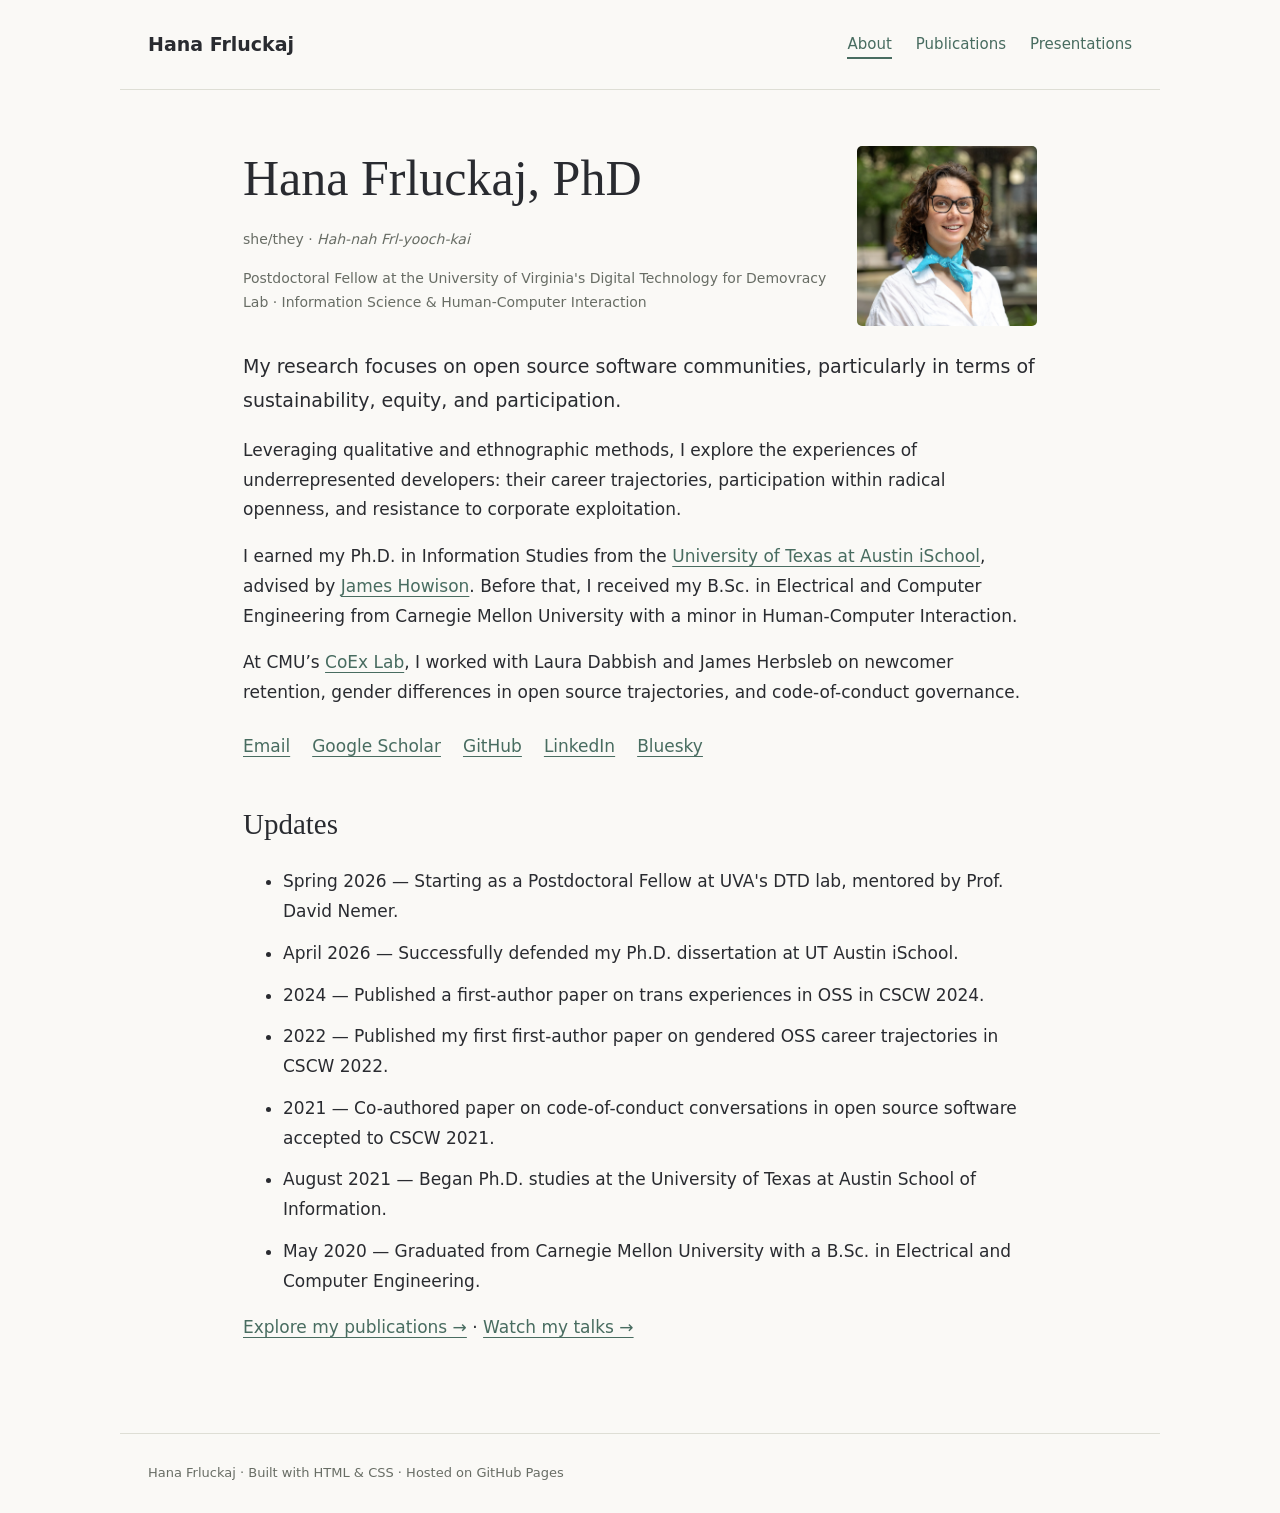
==== commit 60e3b37c: "Update index.html" ====
--- a/index.html
+++ b/index.html
@@ -1 +1 @@
-<!doctype html><html lang="en"><head><meta charset="utf-8"><meta name="viewport" content="width=device-width,initial-scale=1"><title>Hana Frluckaj, PhD</title><meta name="description" content="Hana Frluckaj researches open source software communities, sustainability, equity, and participation."><link rel="stylesheet" href="css/academic.css"></head><body><a class="skip" href="#main">Skip to content</a><header><a class="brand" href="index.html">Hana Frluckaj</a><nav aria-label="Main navigation"><a href="index.html" aria-current="page">About</a><a href="publications.html">Publications</a><a href="presentations.html">Presentations</a></nav></header><main id="main"><img class="profile" src="images/profileN.png" alt="Hana Frluckaj" width="180" height="180"><h1>Hana Frluckaj, PhD</h1><p class="meta">she/they · <em>Hah-nah Frl-yooch-kai</em></p><p class="meta">Incoming Postdoctoral Fellow at the University of Virginia · Information Science &amp; Human-Computer Interaction</p><p class="intro clear">My research focuses on open source software communities, particularly in terms of sustainability, equity, and participation.</p><p>Leveraging qualitative and ethnographic methods, I explore the experiences of underrepresented developers: their career trajectories, participation within radical openness, and resistance to corporate exploitation.</p><p>I earned my Ph.D. in Information Studies from the <a href="https://www.ischool.utexas.edu/">University of Texas at Austin iSchool</a>, advised by <a href="https://james.howison.name/">James Howison</a>. Before that, I received my B.Sc. in Electrical and Computer Engineering from Carnegie Mellon University with a minor in Human-Computer Interaction.</p><p>At CMU’s <a href="https://coex.hcii.cmu.edu/">CoEx Lab</a>, I worked with Laura Dabbish and James Herbsleb on newcomer retention, gender differences in open source trajectories, and code-of-conduct governance.</p><div class="links"><a href="mailto:hana.frluckaj@gmail.com">Email</a><a href="https://scholar.google.com/citations?user=B2JFfToAAAAJ&amp;hl=en">Google Scholar</a><a href="https://github.com/hfrlucka">GitHub</a><a href="https://www.linkedin.com/in/hana-frluckaj/">LinkedIn</a><a href="https://bsky.app/profile/hanafrl.bsky.social">Bluesky</a></div><section id="updates"><h2>Updates</h2><ul><li>Spring 2026 — Starting as a Postdoctoral Fellow — more details soon.</li><li>April 2026 — Successfully defended my Ph.D. dissertation at UT Austin iSchool.</li><li>2024 — Published a first-author paper on trans experiences in OSS in CSCW 2024.</li><li>2022 — Published my first first-author paper on gendered OSS career trajectories in CSCW 2022.</li><li>2021 — Co-authored paper on code-of-conduct conversations in open source software accepted to CSCW 2021.</li><li>August 2021 — Began Ph.D. studies at the University of Texas at Austin School of Information.</li><li>May 2020 — Graduated from Carnegie Mellon University with a B.Sc. in Electrical and Computer Engineering.</li></ul></section><p><a href="publications.html">Explore my publications →</a> · <a href="presentations.html">Watch my talks →</a></p></main><footer>Hana Frluckaj · Built with HTML &amp; CSS · Hosted on GitHub Pages</footer></body></html>+<!doctype html><html lang="en"><head><meta charset="utf-8"><meta name="viewport" content="width=device-width,initial-scale=1"><title>Hana Frluckaj, PhD</title><meta name="description" content="Hana Frluckaj researches open source software communities, sustainability, equity, and participation."><link rel="stylesheet" href="css/academic.css"></head><body><a class="skip" href="#main">Skip to content</a><header><a class="brand" href="index.html">Hana Frluckaj</a><nav aria-label="Main navigation"><a href="index.html" aria-current="page">About</a><a href="publications.html">Publications</a><a href="presentations.html">Presentations</a></nav></header><main id="main"><img class="profile" src="images/profileN.png" alt="Hana Frluckaj" width="180" height="180"><h1>Hana Frluckaj, PhD</h1><p class="meta">she/they · <em>Hah-nah Frl-yooch-kai</em></p><p class="meta">Postdoctoral Fellow at the University of Virginia's Digital Technology for Demovracy Lab · Information Science &amp; Human-Computer Interaction</p><p class="intro clear">My research focuses on open source software communities, particularly in terms of sustainability, equity, and participation.</p><p>Leveraging qualitative and ethnographic methods, I explore the experiences of underrepresented developers: their career trajectories, participation within radical openness, and resistance to corporate exploitation.</p><p>I earned my Ph.D. in Information Studies from the <a href="https://www.ischool.utexas.edu/">University of Texas at Austin iSchool</a>, advised by <a href="https://james.howison.name/">James Howison</a>. Before that, I received my B.Sc. in Electrical and Computer Engineering from Carnegie Mellon University with a minor in Human-Computer Interaction.</p><p>At CMU’s <a href="https://coex.hcii.cmu.edu/">CoEx Lab</a>, I worked with Laura Dabbish and James Herbsleb on newcomer retention, gender differences in open source trajectories, and code-of-conduct governance.</p><div class="links"><a href="mailto:hana.frluckaj@gmail.com">Email</a><a href="https://scholar.google.com/citations?user=B2JFfToAAAAJ&amp;hl=en">Google Scholar</a><a href="https://github.com/hfrlucka">GitHub</a><a href="https://www.linkedin.com/in/hana-frluckaj/">LinkedIn</a><a href="https://bsky.app/profile/hanafrl.bsky.social">Bluesky</a></div><section id="updates"><h2>Updates</h2><ul><li>Spring 2026 — Starting as a Postdoctoral Fellow at UVA's DTD lab, mentored by Prof. David Nemer.</li><li>April 2026 — Successfully defended my Ph.D. dissertation at UT Austin iSchool.</li><li>2024 — Published a first-author paper on trans experiences in OSS in CSCW 2024.</li><li>2022 — Published my first first-author paper on gendered OSS career trajectories in CSCW 2022.</li><li>2021 — Co-authored paper on code-of-conduct conversations in open source software accepted to CSCW 2021.</li><li>August 2021 — Began Ph.D. studies at the University of Texas at Austin School of Information.</li><li>May 2020 — Graduated from Carnegie Mellon University with a B.Sc. in Electrical and Computer Engineering.</li></ul></section><p><a href="publications.html">Explore my publications →</a> · <a href="presentations.html">Watch my talks →</a></p></main><footer>Hana Frluckaj · Built with HTML &amp; CSS · Hosted on GitHub Pages</footer></body></html>
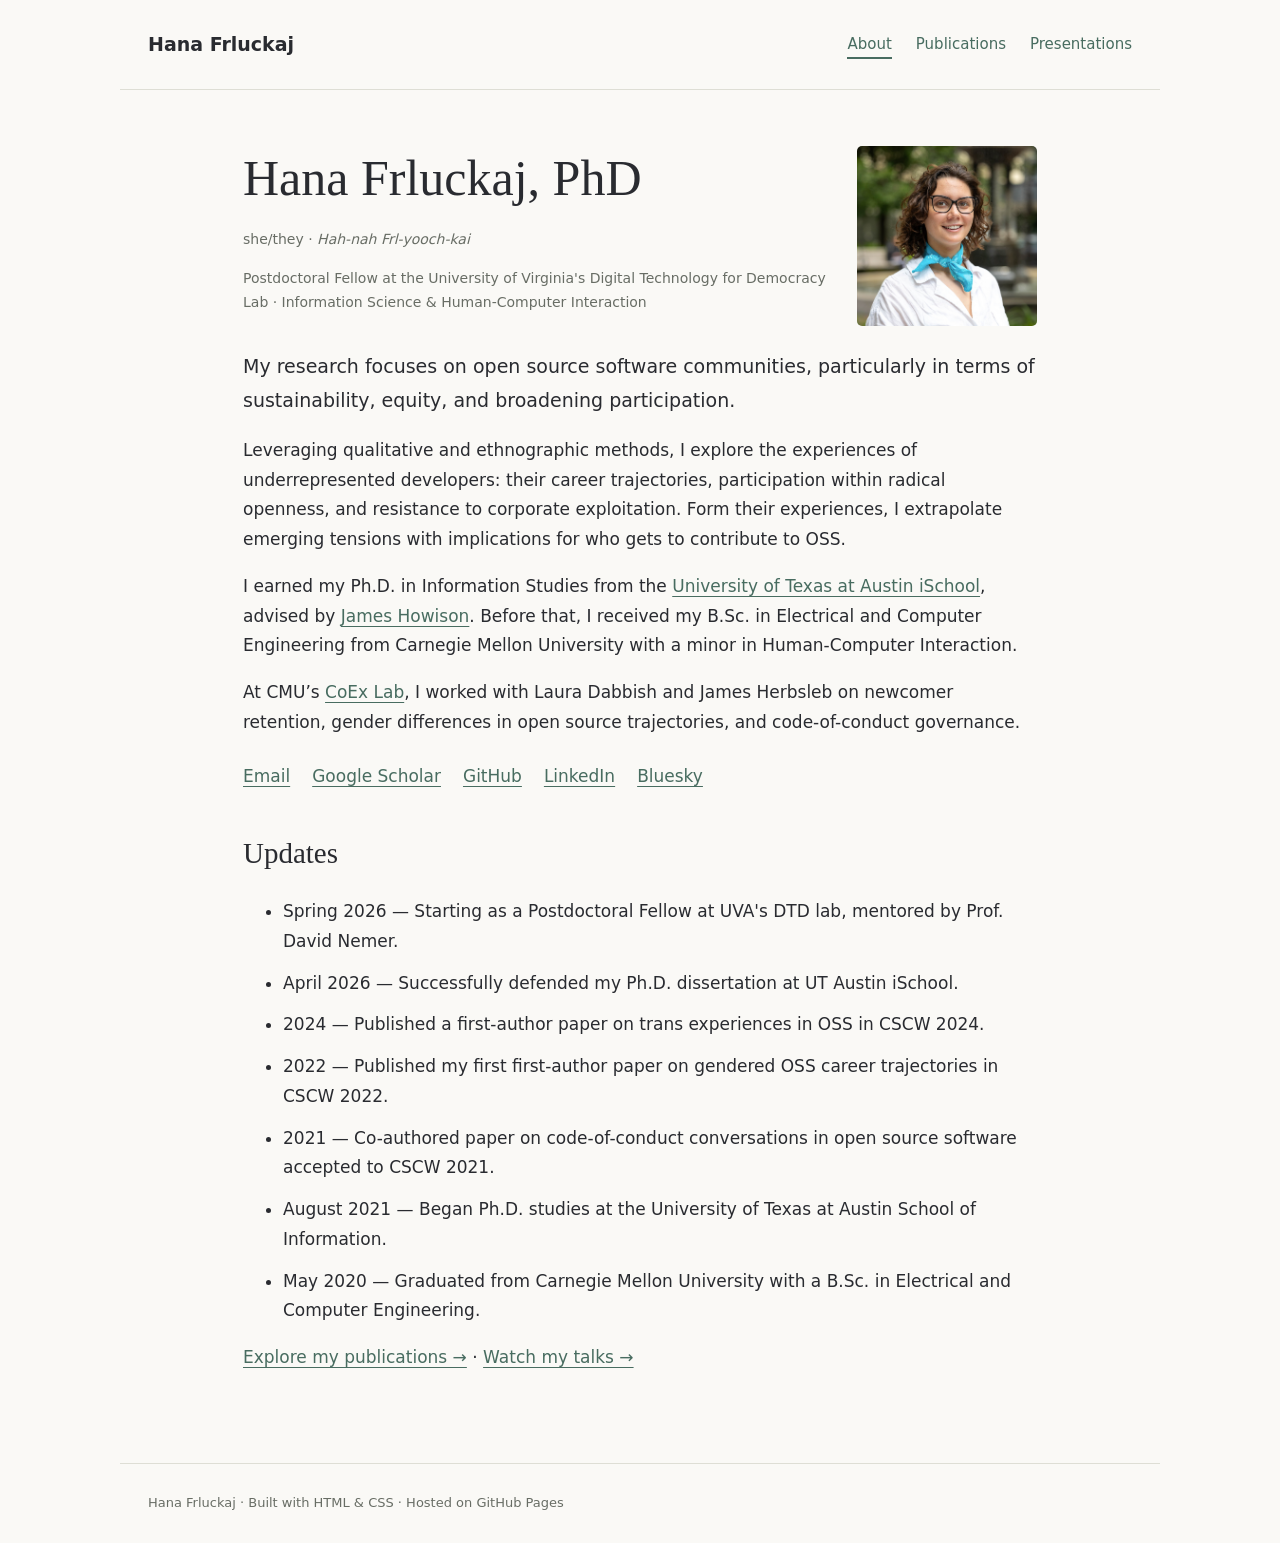
==== commit 53c3069e: "Update index.html" ====
--- a/index.html
+++ b/index.html
@@ -1 +1,81 @@
-<!doctype html><html lang="en"><head><meta charset="utf-8"><meta name="viewport" content="width=device-width,initial-scale=1"><title>Hana Frluckaj, PhD</title><meta name="description" content="Hana Frluckaj researches open source software communities, sustainability, equity, and participation."><link rel="stylesheet" href="css/academic.css"></head><body><a class="skip" href="#main">Skip to content</a><header><a class="brand" href="index.html">Hana Frluckaj</a><nav aria-label="Main navigation"><a href="index.html" aria-current="page">About</a><a href="publications.html">Publications</a><a href="presentations.html">Presentations</a></nav></header><main id="main"><img class="profile" src="images/profileN.png" alt="Hana Frluckaj" width="180" height="180"><h1>Hana Frluckaj, PhD</h1><p class="meta">she/they · <em>Hah-nah Frl-yooch-kai</em></p><p class="meta">Postdoctoral Fellow at the University of Virginia's Digital Technology for Demovracy Lab · Information Science &amp; Human-Computer Interaction</p><p class="intro clear">My research focuses on open source software communities, particularly in terms of sustainability, equity, and participation.</p><p>Leveraging qualitative and ethnographic methods, I explore the experiences of underrepresented developers: their career trajectories, participation within radical openness, and resistance to corporate exploitation.</p><p>I earned my Ph.D. in Information Studies from the <a href="https://www.ischool.utexas.edu/">University of Texas at Austin iSchool</a>, advised by <a href="https://james.howison.name/">James Howison</a>. Before that, I received my B.Sc. in Electrical and Computer Engineering from Carnegie Mellon University with a minor in Human-Computer Interaction.</p><p>At CMU’s <a href="https://coex.hcii.cmu.edu/">CoEx Lab</a>, I worked with Laura Dabbish and James Herbsleb on newcomer retention, gender differences in open source trajectories, and code-of-conduct governance.</p><div class="links"><a href="mailto:hana.frluckaj@gmail.com">Email</a><a href="https://scholar.google.com/citations?user=B2JFfToAAAAJ&amp;hl=en">Google Scholar</a><a href="https://github.com/hfrlucka">GitHub</a><a href="https://www.linkedin.com/in/hana-frluckaj/">LinkedIn</a><a href="https://bsky.app/profile/hanafrl.bsky.social">Bluesky</a></div><section id="updates"><h2>Updates</h2><ul><li>Spring 2026 — Starting as a Postdoctoral Fellow at UVA's DTD lab, mentored by Prof. David Nemer.</li><li>April 2026 — Successfully defended my Ph.D. dissertation at UT Austin iSchool.</li><li>2024 — Published a first-author paper on trans experiences in OSS in CSCW 2024.</li><li>2022 — Published my first first-author paper on gendered OSS career trajectories in CSCW 2022.</li><li>2021 — Co-authored paper on code-of-conduct conversations in open source software accepted to CSCW 2021.</li><li>August 2021 — Began Ph.D. studies at the University of Texas at Austin School of Information.</li><li>May 2020 — Graduated from Carnegie Mellon University with a B.Sc. in Electrical and Computer Engineering.</li></ul></section><p><a href="publications.html">Explore my publications →</a> · <a href="presentations.html">Watch my talks →</a></p></main><footer>Hana Frluckaj · Built with HTML &amp; CSS · Hosted on GitHub Pages</footer></body></html>
+<!doctype html>
+<html lang="en">
+  <head>
+    <meta charset="utf-8">
+    <meta name="viewport" content="width=device-width,initial-scale=1">
+    <title>Hana Frluckaj, PhD</title>
+    <meta name="description" content="Hana Frluckaj researches open source software communities, sustainability, equity, and participation.">
+    <link rel="stylesheet" href="css/academic.css">
+  </head>
+
+  <body>
+    <a class="skip" href="#main">Skip to content</a>
+
+    <header>
+      <a class="brand" href="index.html">Hana Frluckaj</a>
+      <nav aria-label="Main navigation">
+        <a href="index.html" aria-current="page">About</a>
+        <a href="publications.html">Publications</a>
+        <a href="presentations.html">Presentations</a>
+      </nav>
+    </header>
+
+    <main id="main">
+      <img class="profile" src="images/profileN.png" alt="Hana Frluckaj" width="180" height="180">
+      <h1>Hana Frluckaj, PhD</h1>
+      <p class="meta">she/they · <em>Hah-nah Frl-yooch-kai</em></p>
+      <p class="meta">
+        Postdoctoral Fellow at the University of Virginia's Digital Technology for Democracy Lab ·
+        Information Science &amp; Human-Computer Interaction
+      </p>
+
+      <p class="intro clear">
+        My research focuses on open source software communities, particularly in terms of
+        sustainability, equity, and broadening participation.
+      </p>
+      <p>
+        Leveraging qualitative and ethnographic methods, I explore the experiences of
+        underrepresented developers: their career trajectories, participation within radical
+        openness, and resistance to corporate exploitation. Form their experiences, I extrapolate
+        emerging tensions with implications for who gets to contribute to OSS.
+      </p>
+      <p>
+        I earned my Ph.D. in Information Studies from the
+        <a href="https://www.ischool.utexas.edu/">University of Texas at Austin iSchool</a>,
+        advised by <a href="https://james.howison.name/">James Howison</a>.
+        Before that, I received my B.Sc. in Electrical and Computer Engineering from
+        Carnegie Mellon University with a minor in Human-Computer Interaction.
+      </p>
+      <p>
+        At CMU’s <a href="https://coex.hcii.cmu.edu/">CoEx Lab</a>, I worked with
+        Laura Dabbish and James Herbsleb on newcomer retention, gender differences in open
+        source trajectories, and code-of-conduct governance.
+      </p>
+
+      <div class="links">
+        <a href="mailto:hana.frluckaj@gmail.com">Email</a>
+        <a href="https://scholar.google.com/citations?user=B2JFfToAAAAJ&amp;hl=en">Google Scholar</a>
+        <a href="https://github.com/hfrlucka">GitHub</a>
+        <a href="https://www.linkedin.com/in/hana-frluckaj/">LinkedIn</a>
+        <a href="https://bsky.app/profile/hanafrl.bsky.social">Bluesky</a>
+      </div>
+
+      <section id="updates">
+        <h2>Updates</h2>
+        <ul>
+          <li>Spring 2026 — Starting as a Postdoctoral Fellow at UVA's DTD lab, mentored by Prof. David Nemer.</li>
+          <li>April 2026 — Successfully defended my Ph.D. dissertation at UT Austin iSchool.</li>
+          <li>2024 — Published a first-author paper on trans experiences in OSS in CSCW 2024.</li>
+          <li>2022 — Published my first first-author paper on gendered OSS career trajectories in CSCW 2022.</li>
+          <li>2021 — Co-authored paper on code-of-conduct conversations in open source software accepted to CSCW 2021.</li>
+          <li>August 2021 — Began Ph.D. studies at the University of Texas at Austin School of Information.</li>
+          <li>May 2020 — Graduated from Carnegie Mellon University with a B.Sc. in Electrical and Computer Engineering.</li>
+        </ul>
+      </section>
+
+      <p><a href="publications.html">Explore my publications →</a> · <a href="presentations.html">Watch my talks →</a></p>
+    </main>
+
+    <footer>Hana Frluckaj · Built with HTML &amp; CSS · Hosted on GitHub Pages</footer>
+  </body>
+</html>
--- a/css/academic.css
+++ b/css/academic.css
@@ -1 +1,180 @@
-*{box-sizing:border-box}body{margin:0;background:#faf9f6;color:#292b30;font:17px/1.75 system-ui,sans-serif}a{color:#486c60;text-underline-offset:4px}a:hover{color:#243f35}a:focus-visible{outline:2px solid #486c60;outline-offset:4px}header,footer{max-width:1040px;margin:auto;padding:28px;border-bottom:1px solid #deded5}header{display:flex;justify-content:space-between;align-items:center;gap:24px}.brand{color:inherit;text-decoration:none;font-weight:650;font-size:19px}nav{display:flex;flex-wrap:wrap;gap:24px}nav a{text-decoration:none;font-size:15px}nav a[aria-current=page]{border-bottom:2px solid #486c60}main{max-width:850px;margin:56px auto 90px;padding:0 28px}h1,h2,h3{font-family:Georgia,serif;font-weight:400;line-height:1.3}h1{font-size:clamp(36px,6vw,50px);margin:0 0 16px}h2{font-size:29px;margin-top:44px}h3{font-size:24px;margin:8px 0 14px}.meta{font-size:14px;color:#686d65}.intro{font-size:19px}.profile{float:right;width:180px;height:180px;object-fit:cover;border-radius:5px;margin:0 0 24px 28px}.links{display:flex;flex-wrap:wrap;gap:10px 22px;margin:24px 0}.entry{padding:26px 0;border-top:1px solid #deded5}.entry p{margin:10px 0}.actions{display:flex;flex-wrap:wrap;gap:20px;font-size:15px}.video{width:100%;aspect-ratio:16/9;border:0;border-radius:6px;margin-top:20px}footer{border-top:1px solid #deded5;border-bottom:0;font-size:13px;color:#686d65}.skip{position:absolute;top:-80px}.skip:focus{top:10px;background:white;padding:10px}li{margin-bottom:12px}.clear{clear:both}@media(max-width:600px){header{align-items:flex-start;flex-direction:column}.profile{float:none;width:130px;height:130px;margin:0 0 24px}main{margin-top:36px}}+* {
+  box-sizing: border-box;
+}
+
+body {
+  margin: 0;
+  background: #faf9f6;
+  color: #292b30;
+  font: 17px/1.75 system-ui,sans-serif;
+}
+
+a {
+  color: #486c60;
+  text-underline-offset: 4px;
+}
+
+a:hover {
+  color: #243f35;
+}
+
+a:focus-visible {
+  outline: 2px solid #486c60;
+  outline-offset: 4px;
+}
+
+header,footer {
+  max-width: 1040px;
+  margin: auto;
+  padding: 28px;
+  border-bottom: 1px solid #deded5;
+}
+
+header {
+  display: flex;
+  justify-content: space-between;
+  align-items: center;
+  gap: 24px;
+}
+
+.brand {
+  color: inherit;
+  text-decoration: none;
+  font-weight: 650;
+  font-size: 19px;
+}
+
+nav {
+  display: flex;
+  flex-wrap: wrap;
+  gap: 24px;
+}
+
+nav a {
+  text-decoration: none;
+  font-size: 15px;
+}
+
+nav a[aria-current=page] {
+  border-bottom: 2px solid #486c60;
+}
+
+main {
+  max-width: 850px;
+  margin: 56px auto 90px;
+  padding: 0 28px;
+}
+
+h1,h2,h3 {
+  font-family: Georgia,serif;
+  font-weight: 400;
+  line-height: 1.3;
+}
+
+h1 {
+  font-size: clamp(36px,6vw,50px);
+  margin: 0 0 16px;
+}
+
+h2 {
+  font-size: 29px;
+  margin-top: 44px;
+}
+
+h3 {
+  font-size: 24px;
+  margin: 8px 0 14px;
+}
+
+.meta {
+  font-size: 14px;
+  color: #686d65;
+}
+
+.intro {
+  font-size: 19px;
+}
+
+.profile {
+  float: right;
+  width: 180px;
+  height: 180px;
+  object-fit: cover;
+  border-radius: 5px;
+  margin: 0 0 24px 28px;
+}
+
+.links {
+  display: flex;
+  flex-wrap: wrap;
+  gap: 10px 22px;
+  margin: 24px 0;
+}
+
+.entry {
+  padding: 26px 0;
+  border-top: 1px solid #deded5;
+}
+
+.entry p {
+  margin: 10px 0;
+}
+
+.actions {
+  display: flex;
+  flex-wrap: wrap;
+  gap: 20px;
+  font-size: 15px;
+}
+
+.video {
+  width: 100%;
+  aspect-ratio: 16/9;
+  border: 0;
+  border-radius: 6px;
+  margin-top: 20px;
+}
+
+footer {
+  border-top: 1px solid #deded5;
+  border-bottom: 0;
+  font-size: 13px;
+  color: #686d65;
+}
+
+.skip {
+  position: absolute;
+  top: -80px;
+}
+
+.skip:focus {
+  top: 10px;
+  background: white;
+  padding: 10px;
+}
+
+li {
+  margin-bottom: 12px;
+}
+
+.clear {
+  clear: both;
+}
+
+@media(max-width:600px) {
+  header {
+    align-items: flex-start;
+    flex-direction: column;
+  }
+
+  .profile {
+    float: none;
+    width: 130px;
+    height: 130px;
+    margin: 0 0 24px;
+  }
+
+  main {
+    margin-top: 36px;
+  }
+}
